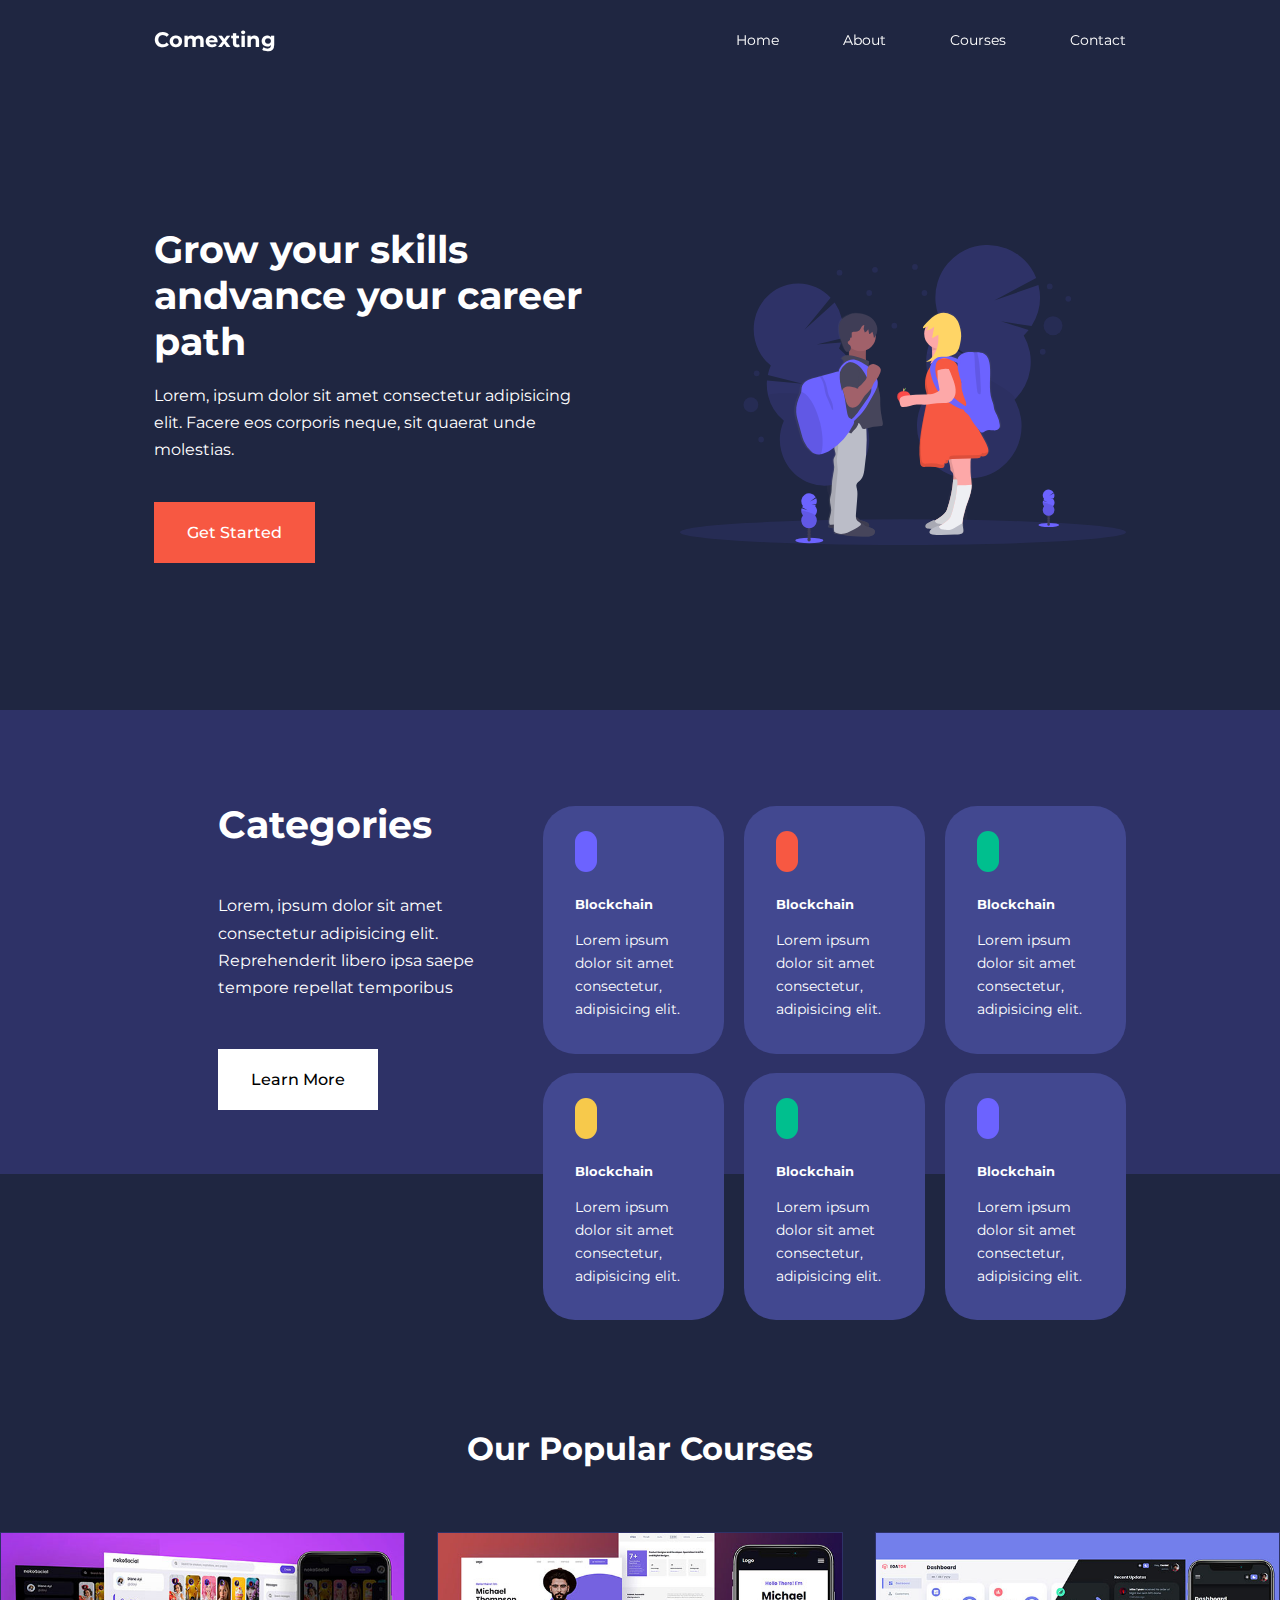
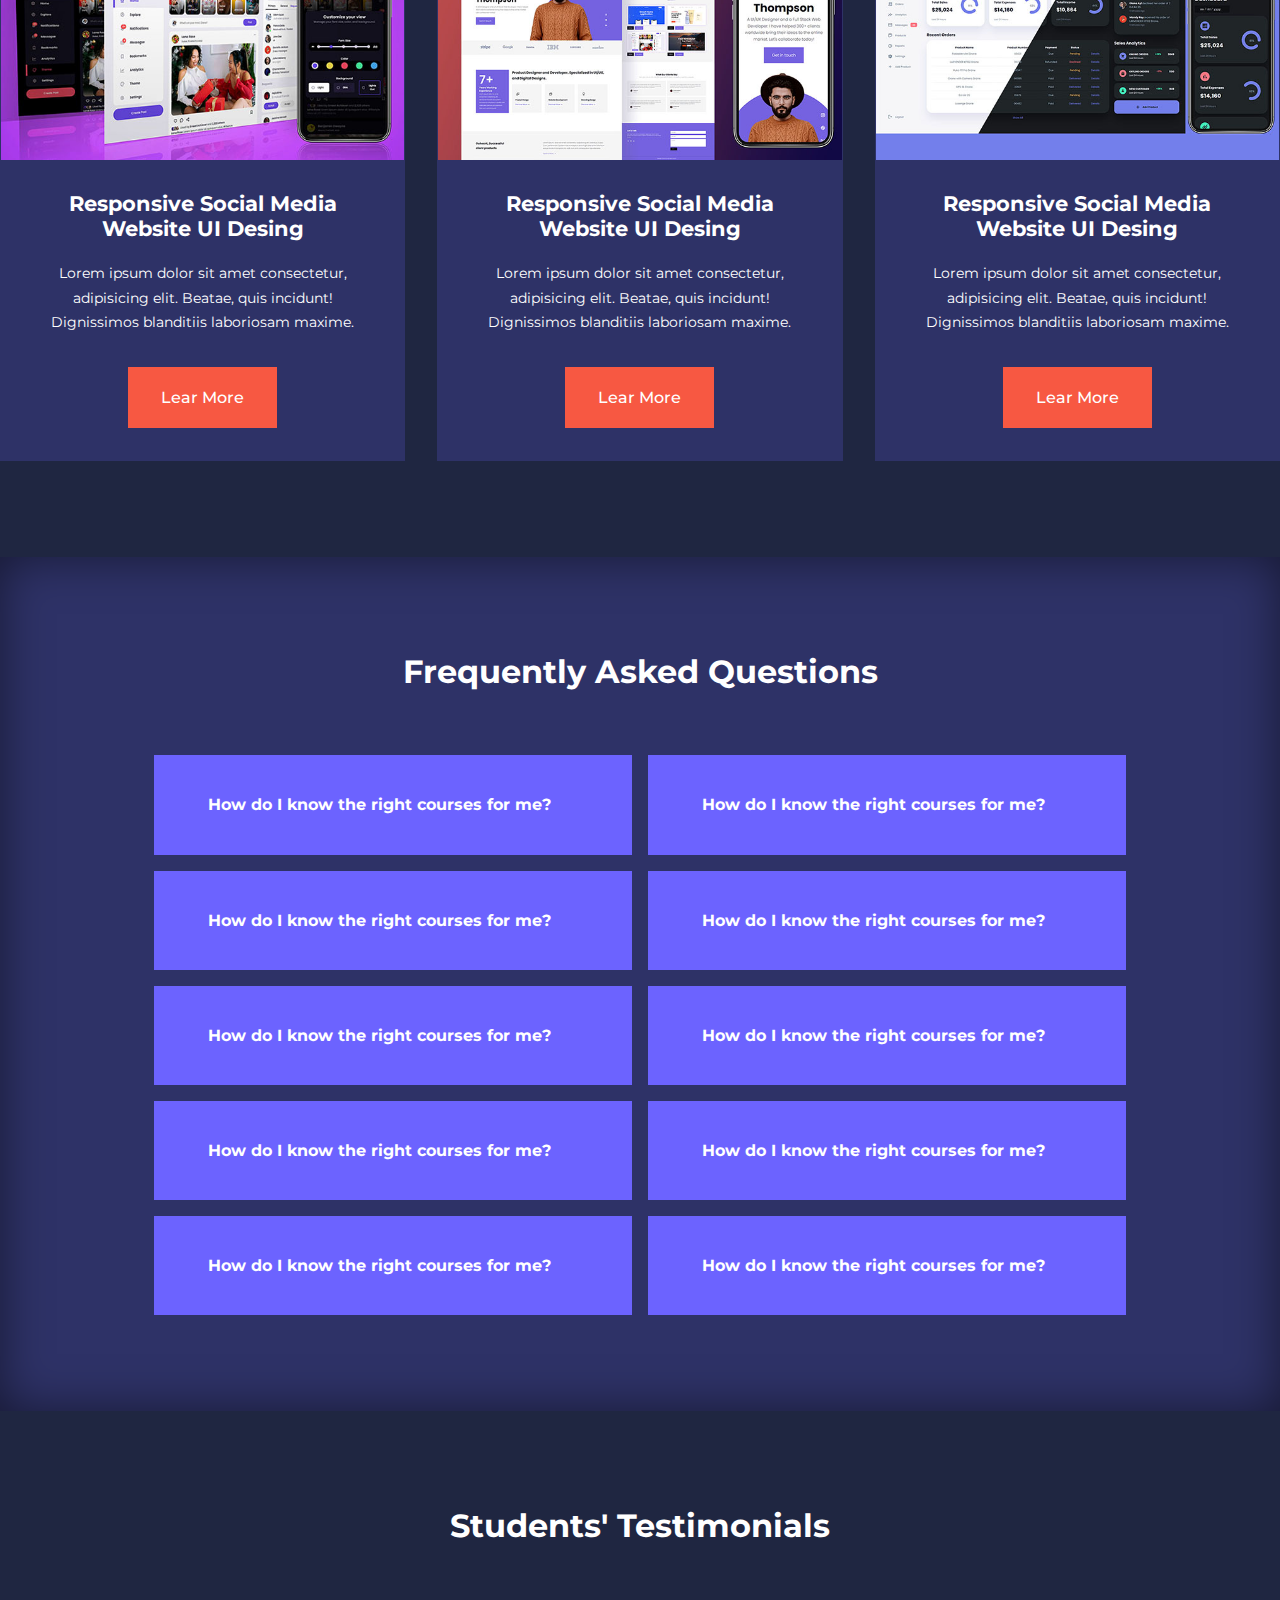
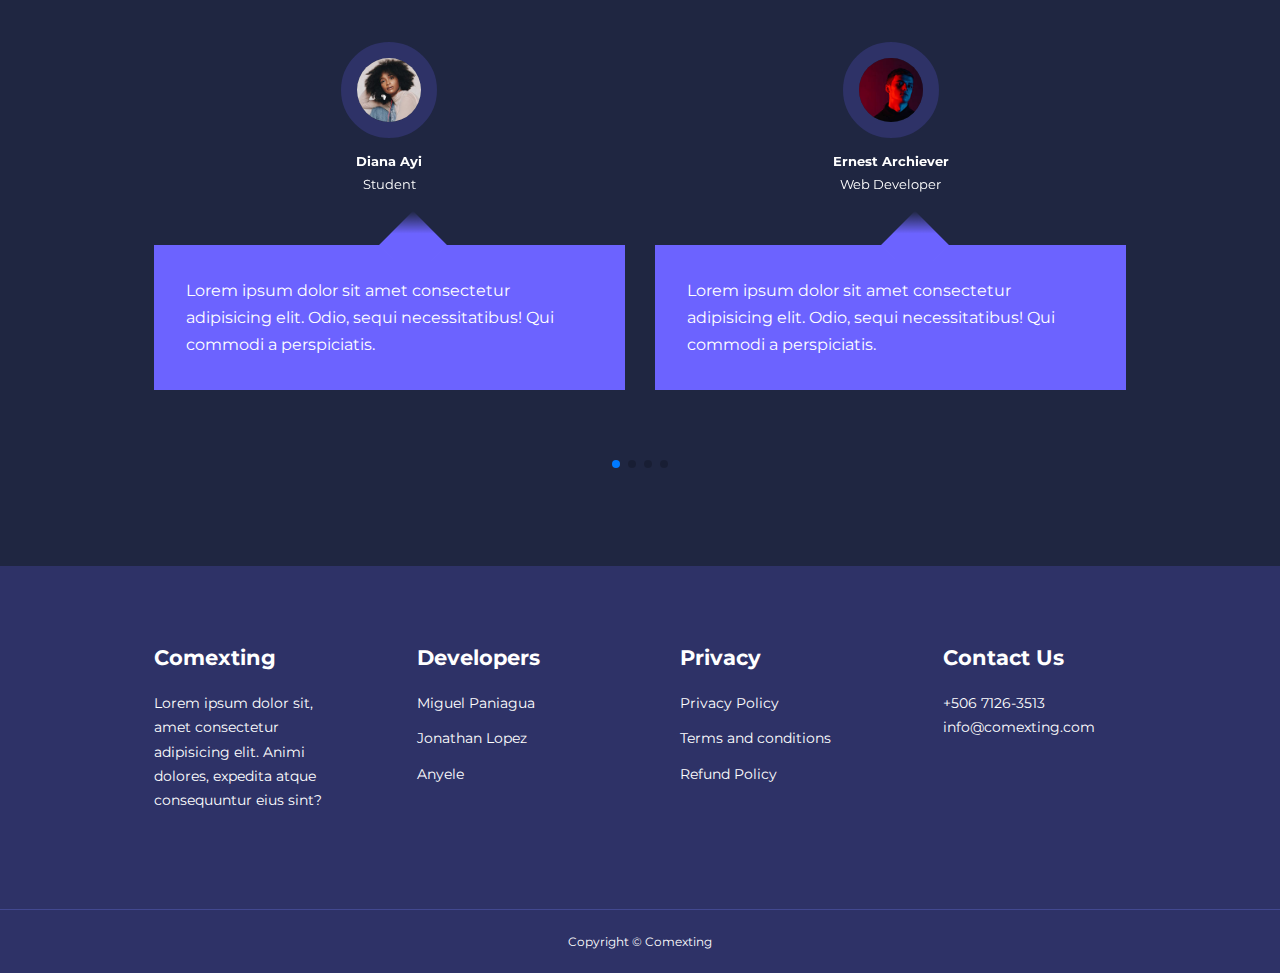
==== index.html @ e9eec213 "Agregados" ====
<!DOCTYPE html>
<html lang="en">
<head>
    <meta charset="UTF-8">
    <meta http-equiv="X-UA-Compatible" content="IE=edge">
    <meta name="viewport" content="width=device-width, initial-scale=1.0">
    <title> Comexting | Inicio </title>
    <!-- GOOGLE FONTS (MONTSERRAT) -->
    <link rel="preconnect" href="https://fonts.googleapis.com">
    <link rel="preconnect" href="https://fonts.gstatic.com" crossorigin>
    <link href="https://fonts.googleapis.com/css2?family=Montserrat:wght@300;400;500;600;700;800;900&display=swap" rel="stylesheet">
    <!-- INCONSCOUT CDN -->
    <link rel="stylesheet" href="https://unicons.iconscout.com/release/v4.0.0/css/line.css">
    <!-- CSS -->
    <link rel="stylesheet" href="css/style.css">
    <!-- SWIPER JS -->
    <link
    rel="stylesheet"
    href="https://unpkg.com/swiper@8/swiper-bundle.min.css"
    />
</head>
<body>
    <!-- =========== START OF NAVBAR ============= -->
    <nav>
        <div class="container nav__container">
            <a href="index.html"><h4>Comexting</h4></a>
            <ul class="nav__menu">
                <li><a href="index.html">Home</a></li>
                <li><a href="./routes/about.html">About</a></li>
                <li><a href="./routes/courses.html">Courses</a></li>
                <li><a href="./routes/contact.html">Contact</a></li>
            </ul>
            <!-- BUTTON OPEN -->
            <button id="open-menu-btn"><i class="uil uil-bars"></i></button>
            <!-- BUTTON CLOSE -->
            <button id="close-menu-btn"><i class="uil uil-multiply"></i></button>
        </div>
    </nav>
    <!-- =========== END OF NAVBAR ============= -->

    <!-- =========== START OF HEADER ============= -->
    <header>
        <div class="container header__container">
            <div class="header__left">
                <h1>Grow your skills andvance your career path</h1>
                <p>
                    Lorem, ipsum dolor sit amet consectetur adipisicing elit. 
                    Facere eos corporis neque, sit quaerat unde molestias.
                </p>
                <a href="routes/courses.html" class="btn btn-primary">Get Started</a>
            </div>
            <div class="header__right">
                <div class="header__right-image">
                    <img src="./img/header.svg" alt="students">
                </div>
            </div>
        </div>
    </header>
    <!-- =========== END OF HEADER ============= -->

    <!-- =========== START OF CATEGORIES ============= -->
    <section class="categories">
        <div class="container categories__container">
            <div class="categories__left">
                <h1>Categories</h1>
                <p>
                    Lorem, ipsum dolor sit amet consectetur adipisicing elit. 
                    Reprehenderit libero ipsa saepe tempore repellat temporibus 
                </p>
                <a href="#" class="btn">Learn More</a>
            </div>
            <div class="categories__right">

                <article class="category">
                    <span class="category__icon"><i class="uil uil-bitcoin-circle"></i></span>
                    <h5>Blockchain</h5>
                    <p>
                        Lorem ipsum dolor sit amet consectetur, adipisicing elit.
                    </p>
                </article>

                <article class="category">
                    <span class="category__icon"><i class="uil uil-bitcoin-circle"></i></span>
                    <h5>Blockchain</h5>
                    <p>
                        Lorem ipsum dolor sit amet consectetur, adipisicing elit.
                    </p>
                </article>
                
                <article class="category">
                    <span class="category__icon"><i class="uil uil-bitcoin-circle"></i></span>
                    <h5>Blockchain</h5>
                    <p>
                        Lorem ipsum dolor sit amet consectetur, adipisicing elit.
                    </p>
                </article>
                
                <article class="category">
                    <span class="category__icon"><i class="uil uil-bitcoin-circle"></i></span>
                    <h5>Blockchain</h5>
                    <p>
                        Lorem ipsum dolor sit amet consectetur, adipisicing elit.
                    </p>
                </article>
                
                <article class="category">
                    <span class="category__icon"><i class="uil uil-bitcoin-circle"></i></span>
                    <h5>Blockchain</h5>
                    <p>
                        Lorem ipsum dolor sit amet consectetur, adipisicing elit.
                    </p>
                </article>
                
                <article class="category">
                    <span class="category__icon"><i class="uil uil-bitcoin-circle"></i></span>
                    <h5>Blockchain</h5>
                    <p>
                        Lorem ipsum dolor sit amet consectetur, adipisicing elit.
                    </p>
                </article>
                
            </div>
        </div>
    </section>
    <!-- =========== END OF CATEGORIES ============= -->

    <!-- =========== START OF COURSES ============= -->
    <section class="courses">
        <h2>Our Popular Courses</h2>
        <div class="conatiner courses__container">

            <article class="course">
                <div class="course__image">
                    <img src="img/course1.jpg" alt="course">
                </div>
                <div class="course__info">
                    <h4>Responsive Social Media Website UI Desing</h4>
                    <p>
                        Lorem ipsum dolor sit amet consectetur, 
                        adipisicing elit. Beatae, quis incidunt! 
                        Dignissimos blanditiis laboriosam maxime.
                    </p>
                    <a href="routes/courses.html" class="btn btn-primary">Lear More</a>
                </div>
            </article>

            <article class="course">
                <div class="course__image">
                    <img src="img/course2.jpg" alt="course">
                </div>
                <div class="course__info">
                    <h4>Responsive Social Media Website UI Desing</h4>
                    <p>
                        Lorem ipsum dolor sit amet consectetur, 
                        adipisicing elit. Beatae, quis incidunt! 
                        Dignissimos blanditiis laboriosam maxime.
                    </p>
                    <a href="routes/courses.html" class="btn btn-primary">Lear More</a>
                </div>
            </article>

            <article class="course">
                <div class="course__image">
                    <img src="img/course3.jpg" alt="course">
                </div>
                <div class="course__info">
                    <h4>Responsive Social Media Website UI Desing</h4>
                    <p>
                        Lorem ipsum dolor sit amet consectetur, 
                        adipisicing elit. Beatae, quis incidunt! 
                        Dignissimos blanditiis laboriosam maxime.
                    </p>
                    <a href="routes/courses.html" class="btn btn-primary">Lear More</a>
                </div>
            </article>
        </div>
    </section>
    <!-- =========== END OF COURSES ============= -->

    <!-- =========== START OF FAQs ============= -->
    <section class="faqs">
        <h2>Frequently Asked Questions</h2>
        <div class="container faqs__container">
            <article class="faq">
                <div class="faq__icon"><i class="uil uil-plus"></i></div>
                <div class="question__answer">
                    <h4>How do I know the right courses for me?</h4>
                    <p>
                        Lorem ipsum dolor sit, amet consectetur adipisicing elit. Necessitatibus tempore, 
                        illum quo maxime suscipit at temporibus molestiae pariatur dolorum ut nostrum hic perspiciatis 
                        culpa animi possimus corporis dolorem labore dolores?
                    </p>
                </div>
            </article>

            <article class="faq">
                <div class="faq__icon"><i class="uil uil-plus"></i></div>
                <div class="question__answer">
                    <h4>How do I know the right courses for me?</h4>
                    <p>
                        Lorem ipsum dolor sit, amet consectetur adipisicing elit. Necessitatibus tempore, 
                        illum quo maxime suscipit at temporibus molestiae pariatur dolorum ut nostrum hic 
                        perspiciatis culpa animi possimus corporis dolorem labore dolores?
                    </p>
                </div>
            </article>

            <article class="faq">
                <div class="faq__icon"><i class="uil uil-plus"></i></div>
                <div class="question__answer">
                    <h4>How do I know the right courses for me?</h4>
                    <p>
                        Lorem ipsum dolor sit, amet consectetur adipisicing elit. Necessitatibus tempore, 
                        illum quo maxime suscipit at temporibus molestiae pariatur dolorum ut nostrum hic 
                        perspiciatis culpa animi possimus corporis dolorem labore dolores?
                    </p>
                </div>
            </article>

            <article class="faq">
                <div class="faq__icon"><i class="uil uil-plus"></i></div>
                <div class="question__answer">
                    <h4>How do I know the right courses for me?</h4>
                    <p>
                        Lorem ipsum dolor sit, amet consectetur adipisicing elit. Necessitatibus tempore, 
                        illum quo maxime suscipit at temporibus molestiae pariatur dolorum ut nostrum hic 
                        perspiciatis culpa animi possimus corporis dolorem labore dolores?
                    </p>
                </div>
            </article>

            <article class="faq">
                <div class="faq__icon"><i class="uil uil-plus"></i></div>
                <div class="question__answer">
                    <h4>How do I know the right courses for me?</h4>
                    <p>
                        Lorem ipsum dolor sit, amet consectetur adipisicing elit. Necessitatibus tempore, 
                        illum quo maxime suscipit at temporibus molestiae pariatur dolorum ut nostrum hic 
                        perspiciatis culpa animi possimus corporis dolorem labore dolores?
                    </p>
                </div>
            </article>

            <article class="faq">
                <div class="faq__icon"><i class="uil uil-plus"></i></div>
                <div class="question__answer">
                    <h4>How do I know the right courses for me?</h4>
                    <p>
                        Lorem ipsum dolor sit, amet consectetur adipisicing elit. Necessitatibus tempore, 
                        illum quo maxime suscipit at temporibus molestiae pariatur dolorum ut nostrum hic 
                        perspiciatis culpa animi possimus corporis dolorem labore dolores?
                    </p>
                </div>
            </article>

            <article class="faq">
                <div class="faq__icon"><i class="uil uil-plus"></i></div>
                <div class="question__answer">
                    <h4>How do I know the right courses for me?</h4>
                    <p>
                        Lorem ipsum dolor sit, amet consectetur adipisicing elit. Necessitatibus tempore, 
                        illum quo maxime suscipit at temporibus molestiae pariatur dolorum ut nostrum hic 
                        perspiciatis culpa animi possimus corporis dolorem labore dolores?
                    </p>
                </div>
            </article>

            <article class="faq">
                <div class="faq__icon"><i class="uil uil-plus"></i></div>
                <div class="question__answer">
                    <h4>How do I know the right courses for me?</h4>
                    <p>
                        Lorem ipsum dolor sit, amet consectetur adipisicing elit. Necessitatibus tempore, 
                        illum quo maxime suscipit at temporibus molestiae pariatur dolorum ut nostrum hic 
                        perspiciatis culpa animi possimus corporis dolorem labore dolores?
                    </p>
                </div>
            </article>

            <article class="faq">
                <div class="faq__icon"><i class="uil uil-plus"></i></div>
                <div class="question__answer">
                    <h4>How do I know the right courses for me?</h4>
                    <p>
                        Lorem ipsum dolor sit, amet consectetur adipisicing elit. Necessitatibus tempore, 
                        illum quo maxime suscipit at temporibus molestiae pariatur dolorum ut nostrum hic 
                        perspiciatis culpa animi possimus corporis dolorem labore dolores?
                    </p>
                </div>
            </article>

            <article class="faq">
                <div class="faq__icon"><i class="uil uil-plus"></i></div>
                <div class="question__answer">
                    <h4>How do I know the right courses for me?</h4>
                    <p>
                        Lorem ipsum dolor sit, amet consectetur adipisicing elit. Necessitatibus tempore, 
                        illum quo maxime suscipit at temporibus molestiae pariatur dolorum ut nostrum hic 
                        perspiciatis culpa animi possimus corporis dolorem labore dolores?
                    </p>
                </div>
            </article>

        </div>
    </section>
    <!-- =========== END OF FAQs ============= -->

    <!-- =========== START OF TESTIMONIALS ============= -->
    <section class="container testimonials__container mySwiper">
        <h2>Students' Testimonials</h2>
        <div class="swiper-wrapper">

            <article class="testimonial swiper-slide">
                <div class="avatar">
                    <img src="./img/avatar1.jpg" alt="Students'">
                </div>
                <div class="testimonial__info">
                    <h5>Diana Ayi</h5>
                    <small>Student</small>
                </div>
                <div class="testimonial__body">
                    <p>
                        Lorem ipsum dolor sit amet consectetur adipisicing elit. Odio, sequi necessitatibus! Qui commodi a perspiciatis.
                    </p>
                </div>
            </article>

            <article class="testimonial swiper-slide">
                <div class="avatar">
                    <img src="./img/avatar2.jpg" alt="Students'">
                </div>
                <div class="testimonial__info">
                    <h5>Ernest Archiever</h5>
                    <small>Web Developer</small>
                </div>
                <div class="testimonial__body">
                    <p>
                        Lorem ipsum dolor sit amet consectetur adipisicing elit. Odio, sequi necessitatibus! Qui commodi a perspiciatis.
                    </p>
                </div>
            </article>

            <article class="testimonial swiper-slide">
                <div class="avatar">
                    <img src="./img/avatar3.jpg" alt="Students'">
                </div>
                <div class="testimonial__info">
                    <h5>Edem Quist</h5>
                    <small>Student</small>
                </div>
                <div class="testimonial__body">
                    <p>
                        Lorem ipsum dolor sit amet consectetur adipisicing elit. Odio, sequi necessitatibus! Qui commodi a perspiciatis.
                    </p>
                </div>
            </article>

            <article class="testimonial swiper-slide">
                <div class="avatar">
                    <img src="./img/avatar4.jpg" alt="Students'">
                </div>
                <div class="testimonial__info">
                    <h5>Hajia Bintu</h5>
                    <small>Student</small>
                </div>
                <div class="testimonial__body">
                    <p>
                        Lorem ipsum dolor sit amet consectetur adipisicing elit. Odio, sequi necessitatibus! Qui commodi a perspiciatis.
                    </p>
                </div>
            </article>

            <article class="testimonial swiper-slide">
                <div class="avatar">
                    <img src="./img/avatar5.jpg" alt="Students'">
                </div>
                <div class="testimonial__info">
                    <h5>Jane Doe</h5>
                    <small>Student</small>
                </div>
                <div class="testimonial__body">
                    <p>
                        Lorem ipsum dolor sit amet consectetur adipisicing elit. Odio, sequi necessitatibus! Qui commodi a perspiciatis.
                    </p>
                </div>
            </article>
        </div>
        <div class="swiper-pagination"></div>
    </section>
    <!-- =========== END OF TESTIMONIAL ============= -->

    <!-- =========== START OF FOOTER ============= -->
    <footer>
        <div class="container footer__container">

            <div class="footer__1">
                <a href="index.html" class="footer__logo"><h4>Comexting</h4></a>
                <p>
                    Lorem ipsum dolor sit, amet consectetur adipisicing elit. Animi dolores, expedita atque consequuntur eius sint?
                </p>
            </div>

            <div class="footer__2">
                <h4>Developers</h4>
                <ul class="permalinks">
                    <li><a href="www.miguel-paniagua.com">Miguel Paniagua</a></li>
                    <li><a href="www.jonathan-lopez.com">Jonathan Lopez</a></li>
                    <li><a href="www.Anyele.com">Anyele</a></li>
                </ul>
            </div>

            <div class="footer__3">
                <h4>Privacy</h4>
                <ul class="privacy">
                    <li><a href="#">Privacy Policy</a></li>
                    <li><a href="#">Terms and conditions</a></li>
                    <li><a href="#">Refund Policy</a></li>
                </ul>
            </div>

            <div class="footer__4">
                <h4>Contact Us</h4>
                <div>
                    <p>+506 7126-3513</p>
                    <p>info@comexting.com</p>
                </div>

                <ul class="footer__socials">
                    <li>
                        <a href="#"><i class="uil uil-facebook-f"></i></a>
                    </li>
                    <li>
                        <a href="#"><i class="uil uil-instagram-alt"></i></a>
                    </li>
                    <li>
                        <a href="#"><i class="uil uil-twitter"></i></a>
                    </li>
                    <li>
                        <a href="#"><i class="uil uil-linkedin-alt"></i></a>
                    </li>
                </ul>

            </div>
        </div>
        <div class="footer__copyright">
            <small>Copyright &copy; Comexting</small>
        </div>
    </footer>
    <!-- =========== END OF FOOTER ============= -->

    <!-- Scripts -->
    <script src="js/main.js"></script>
    <!-- SWIPER JS -->
    <script src="https://unpkg.com/swiper@8/swiper-bundle.min.js"></script>
    <script>
        var swiper = new Swiper(".mySwiper", {
        slidesPerView: 1,
        spaceBetween: 30,
        pagination: {
            el: ".swiper-pagination",
            clickable: true,
        },
        //when windows width is >= 600px
        breakpoints: {
            600:{
                slidesPerView: 2
            }
        }
        });
    </script>
    
</body>
</html>
---- css/style.css ----
*{
    margin: 0;
    padding: 0;
    border: 0;
    outline: 0;
    text-decoration: none;
    list-style: none;
    box-sizing: border-box;
}

:root{
    --color-primary: #6c63ff;
    --color-success: #00bf8e;
    --color-warning: #f7c94b;
    --color-danger: #f75842;
    --color-danger-variant: rgba(247, 88, 66, 0.4);
    --color-white: #fff;
    --color-light: rgba(255, 255, 255, 0.7);
    --color-black: #000;
    --color-bg: #1f2641;
    --color-bg1: #2e3267;
    --color-bg2: #424890;

    --container-width-lg: 76%;
    --container-width-md: 90%;
    --container-width-sm: 94%;

    --transition: all 400ms ease;
}

body{
    font-family: 'Montserrat', sans-serif;
    line-height: 1.7;
    color: var(--color-white);
    background: var(--color-bg);
}

.container{
    width: var(--container-width-lg);
    margin: 0 auto;
}

section{
    padding: 6rem 0;
}

section h2{
    text-align: center;
    margin-bottom: 4rem;
}

h1, h2, h3, h4, h5 {
    line-height: 1.2;
}

h1{
    font-size: 2.4rem;
}

h2{
    font-size: 2rem;
}

h3{
    font-size: 1.6rem;
}

h4{
    font-size: 1.3rem;
}

a{
    color: var(--color-white);

}

img {
    width: 100%;
    display: block;
    object-fit: cover;
}

.btn{
    display: inline-block;
    background: var(--color-white);
    color: var(--color-black);
    padding: 1rem 2rem;
    border: 1px solid transparent;
    font-weight: 500;
    transition: var(--transition);
}

.btn:hover{
    background: transparent;
    color: var(--color-white);
    border-color: var(--color-white);
}

.btn-primary{
    background: var(--color-danger);
    color: var(--color-white);
}

/* ========================= NAVBAR ====================== */
nav{
    background: transparent;
    width: 100vw;
    height: 5rem;
    position: fixed;
    top: 0;
    z-index: 11;
}

/* change navbar styles on scroll using javascript */
.window-scroll{
    background: var(--color-primary);
    box-shadow: 0 1rem 2rem rgba(0, 0, 0, 0.2);
    transition: var(--transition);
}

.nav__container{
    height: 100%;
    display: flex;
    justify-content: space-between;
    align-items: center;
}

nav button{
    display: none;
}

.nav__menu {
    display: flex;
    align-items: center;
    gap: 4rem;
}

.nav__menu a {
    font-size: 0.9rem;
    transition: var(--transition)
}

.nav__menu a:hover{
    color: var(--color-bg2);
}

/* ========================= HAEDER ====================== */

header{
    position: relative;
    top: 5rem;
    overflow: hidden;
    height: 70vh;
    margin-bottom: 5rem;
}

.header__container{
    display: grid;
    grid-template-columns: 1fr 1fr;
    align-items: center;
    gap: 5rem;
    height: 100%;
}

.header__left p{
    margin: 1rem 0 2.4rem;
}

/* ========================= CATEGORIES ====================== */

.categories{
    background: var(--color-bg1);
    height: 29rem;
}

.categories h1{
    line-height: 1;
    margin-bottom: 3rem;
}

.categories__container{
    display: grid;
    grid-template-columns: 40% 60%;
}

.categories__left{
    margin-left: 4rem;
}

.categories__left p{
    margin: 1rem 0 3rem;
}

.categories__right{
    display: grid;
    grid-template-columns: repeat(3, 1fr);
    gap: 1.2rem;
}

.category{
    background: var(--color-bg2);
    padding: 2rem;
    border-radius: 2rem;
    transition: var(--transition);
}

.category:hover{
    box-shadow: 0 3rem 3rem rgba(0, 0, 0, 0.3);
    z-index: 1;
}

.category:nth-child(2) .category__icon{
    background: var(--color-danger);
}
.category:nth-child(3) .category__icon{
    background: var(--color-success);
}
.category:nth-child(4) .category__icon{
    background: var(--color-warning);
}
.category:nth-child(5) .category__icon{
    background: var(--color-success);
}

.category__icon{
    background: var(--color-primary);
    padding: 0.7rem;
    border-radius: 0.9rem;
}

.category h5{
    margin: 2rem 0 1rem;
}

.category p {
    font-size: 0.85rem;
}

/* ========================= POPULAR COURSES ====================== */

.courses{
    margin-top: 10rem;
}

.courses__container{
    display: grid;
    grid-template-columns: repeat(3, 1fr);
    gap: 2rem;
}

.course{
    background: var(--color-bg1);
    text-align: center;
    border: 1px solid transparent;
    transition: var(--transition);
}

.course:hover{
    background: transparent;
    border-color: var(--color-primary);
}

.course__info{
    padding: 2rem;
}

.course__info p{
    margin: 1.2rem 0 2rem;
    font-size: 0.9rem;
}

/* ========================= FAQs ====================== */

.faqs {
    background: var(--color-bg1);
    box-shadow: inset 0 0 3rem rgba(0, 0, 0, 0.5);
}

.faqs__container{
    display: grid;
    grid-template-columns: 1fr 1fr;
    gap: 1rem;
}

.faq{
    padding: 2rem;
    display: flex;
    align-items: center;
    gap: 1.4rem;
    height: fit-content;
    background: var(--color-primary);
    cursor: pointer;
}

.faq h4{
    font-size: 1rem;
    line-height: 2.2;
}

.faq__icon{
    align-self: flex-start;
    font-size: 1.2rem;
}

.faq p{
    margin-top: 0.8rem;
    display: none;
}

.faq.open p{
    display: block;
}

/* ========================= TESTIMONIALS ====================== */

.testimonials__container{
    overflow-x: hidden;
    position: relative;
    margin-bottom: 5rem;
}

.testimonial{
    padding-top: 2rem;
}

.avatar{
    width: 6rem;
    height: 6rem;
    border-radius: 50%;
    overflow: hidden;
    margin: 0 auto 1rem;
    border: 1rem solid var(--color-bg1);
}

.testimonial__info{
    text-align: center;
}

.testimonial__body{
    background: var(--color-primary);
    padding: 2rem;
    margin-top: 3rem;
    position: relative;
}

.testimonial__body::before{
    content: "";
    display: block;
    background: linear-gradient(
    135deg,
    transparent, 
    var(--color-primary),
    var(--color-primary),
    var(--color-primary)
    );
    width: 3rem;
    height: 3rem;
    position: absolute;
    left: 50%;
    top: -1.5rem;
    transform: rotate(45deg);
}

/* ========================= FOOTER ====================== */
footer{
    background: var(--color-bg1);
    padding-top: 5rem;
    font-size: 0.9rem;
}

.footer__container{
    display: grid;
    grid-template-columns: repeat(4, 1fr);
    gap: 5rem;
}

.footer__container > div h4{
    margin-bottom: 1.2rem;
}

.footer__1 p {
    margin: 0rem 0 2rem;
}

footer ul li {
    margin-bottom: 0.7rem;
}

footer ul li a:hover{
    text-decoration: underline;
}

.footer__socials{
    display: flex;
    gap: 1rem;
    font-size: 1.2rem;
    margin-top: 2rem;
}

.footer__copyright{
    text-align: center;
    margin-top: 4rem;
    padding: 1.2rem 0;
    border-top: 1px solid var(--color-bg2);
}

/* ========================================= MEDIA QUERIES (TABLES) ============================== */
@media screen and (max-width: 1024px){

    .container{
        width: var(--container-width-md);
    }

    h1{
        font-size: 2.2rem;
    }

    h2{
        font-size: 1.7rem;
    }

    h3{
        font-size: 1.4rem;
    }

    h4{
        font-size: 1.2rem;
    }

    /* ======================================= NAVBAR ============================== */
    nav button{
        display: inline-block;
        background: transparent;
        font-size: 1.8rem;
        color: var(--color-white);
        cursor: pointer;
    }

    nav button#close-menu-btn{
        display: none;
    }

    .nav__menu{
        position: fixed;
        top: 5rem;
        right:5%;
        height: fit-content;
        width: 18rem;
        flex-direction: column;
        gap: 0;
        display: none;
    }

    .nav__menu li{
        width: 100%;
        height: 5.8rem;
        animation: animeNavItems 400ms linear forwards;
        transform-origin: top right;
        opacity: 0;
    }

    .nav__menu li:nth-child(2){
        animation-delay: 200ms;
    }

    .nav__menu li:nth-child(3){
        animation-delay: 400ms;
    }

    .nav__menu li:nth-child(4){
        animation-delay: 600ms;
    }



    @keyframes animeNavItems{
        0% {
            transform: rotateZ(-90deg);
        }
        100% {
            transform: rotateZ(0);
            opacity: 1;
        }
    }

    .nav__menu li a{
        background: var(--color-primary);
        box-shadow: -4rem 6rem 10rem rgba(0, 0, 0, 0.6);
        width: 100%;
        height: 100%;
        display: grid;
        place-items: center;
    }

    .nav__menu li a:hover{
        background: var(--color-bg2);
        color: var(--color-white);
    }

    /* ======================================= HEADER ============================== */
    .header{
        height: 52vh;
        margin-bottom: 4rem;
    }

    .header__container{
        gap: 0;
        padding-bottom: 3rem;
    }

    /* ======================================= CATEGORIES ============================== */
    .categories{
        height: auto;
    }

    .categories__container{
        grid-template-columns: 1fr;
        gap: 3rem;
    }

    .categories__left{
        margin-right: 0;
    }

    /* ======================================= POPULAR COURSES ============================== */
    .courses{
        margin-top: 0;
    }

    .courses__container{
        grid-template-columns: 1fr 1fr;
    }

    /* ======================================= FAQs ============================== */
    .faqs__container{
        grid-template-columns: 1fr;
    }

    .faq{
        padding: 1.5rem;
    }

    /* ======================================= FOOTER ============================== */
    .footer__container{
        grid-template-columns: 1fr 1fr;
    }
}

    /* ======================================= MEDIA QUERIES (PHONES) ============================== */
@media screen and ( max-width: 600px ){
    .container{
        width: var(--container-width-sm);
    }

        /* ======================================= NAVBAR ============================== */
        .nav__menu{
            right: 3%;
        }

        /* ======================================= HEADER ============================== */
        header{
            height: 100vh;
        }

        .header__container{
            grid-template-columns: 1fr;
            text-align: center;
            margin-top: -2rem;
        }

        .header__left p {
            margin-bottom: 1.3rem;
        }

        /* ======================================= CATEGORIES ============================== */
        .categories__right{
            grid-template-columns: 1fr 1fr;
            gap: 0.7rem;
        }
        
        .category{
            padding: 1rem;
            border-radius: 1rem;
        }
        
        .category__icon{
            margin-top: 4px;
            display: inline-block;
        }

        /* ======================================= POPULAR COURSES ============================== */
        .courses__container{
            grid-template-columns: 1fr;
        }

        /* ======================================= TESTIMONIALS ============================== */
        .testimonial__body{
            padding: 1.2rem;
        }

        /* ======================================= FOOTER ============================== */
        .footer__container{
            grid-template-columns: 1fr;
            text-align: center;
            gap: 2rem;
        }

        .footer__1 p{
            margin: 1rem auto;
        }

        .footer__socials{
            justify-content: center;
        }
}
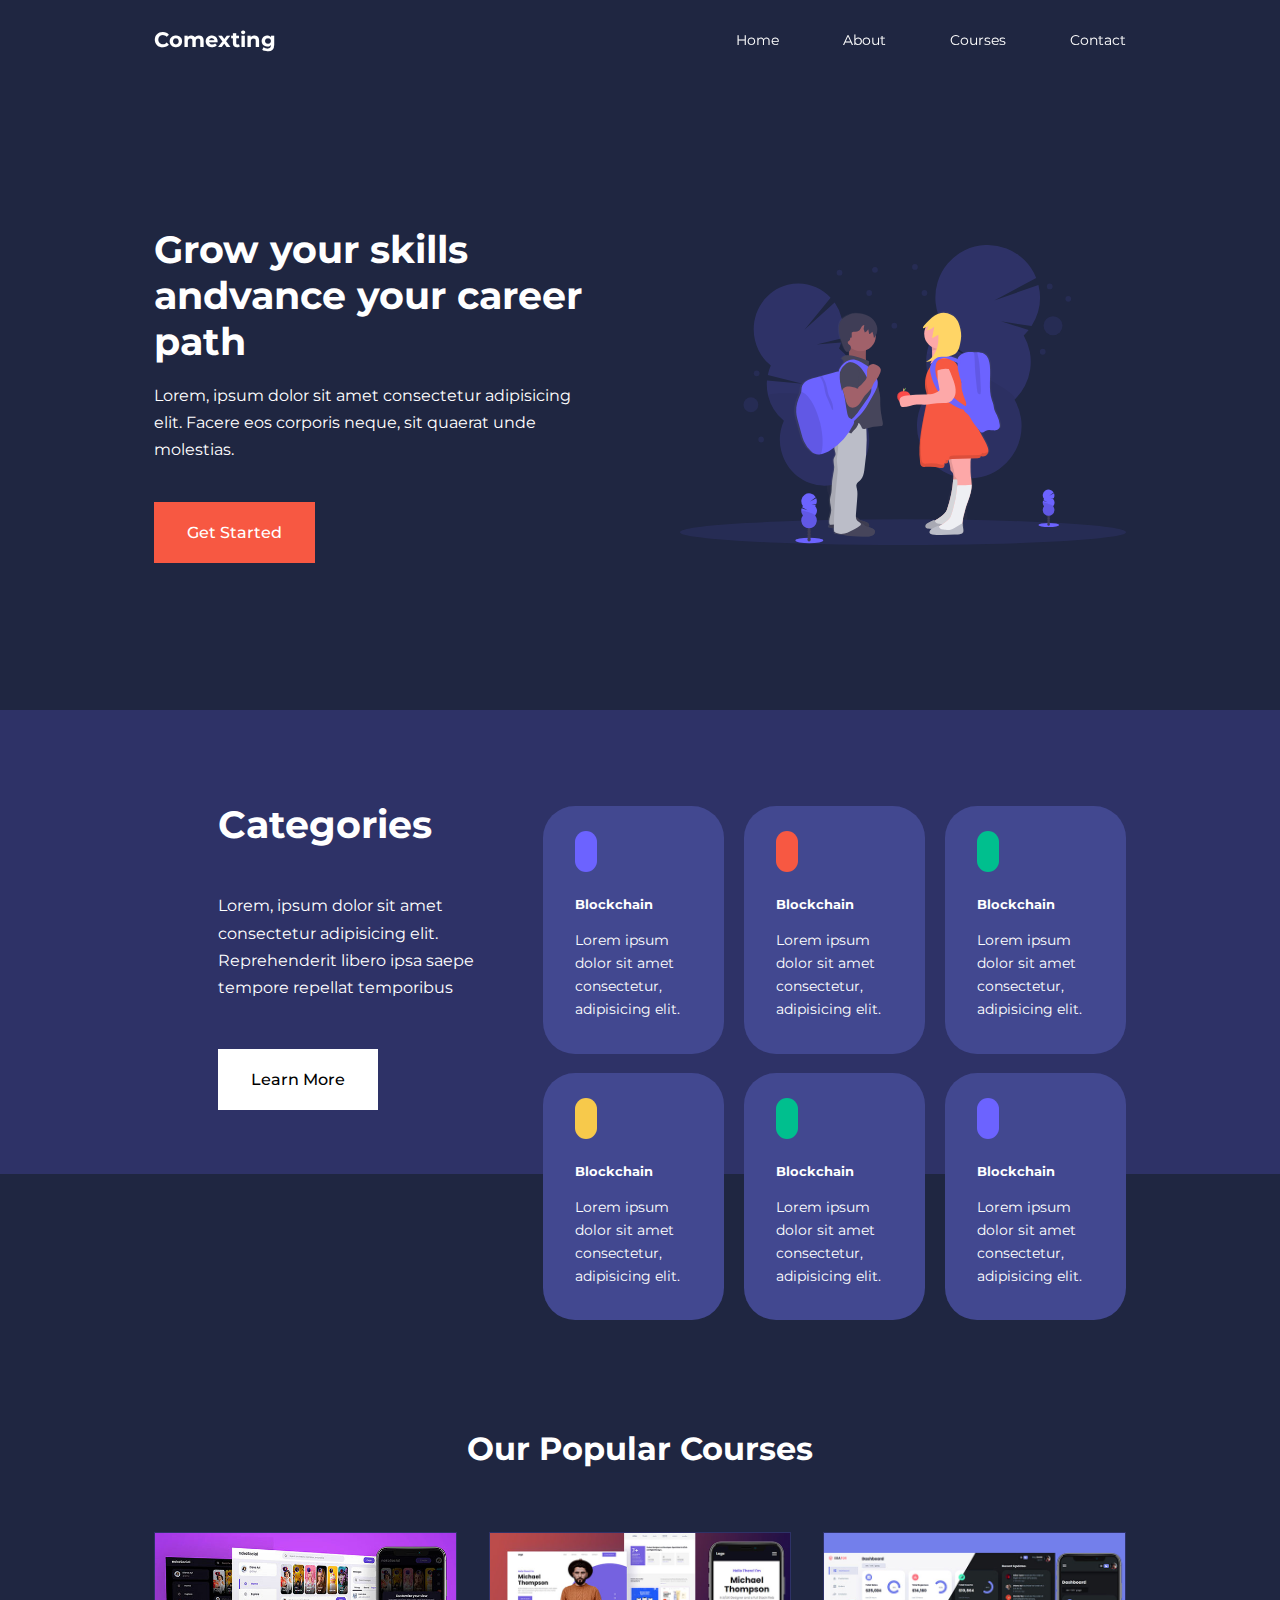
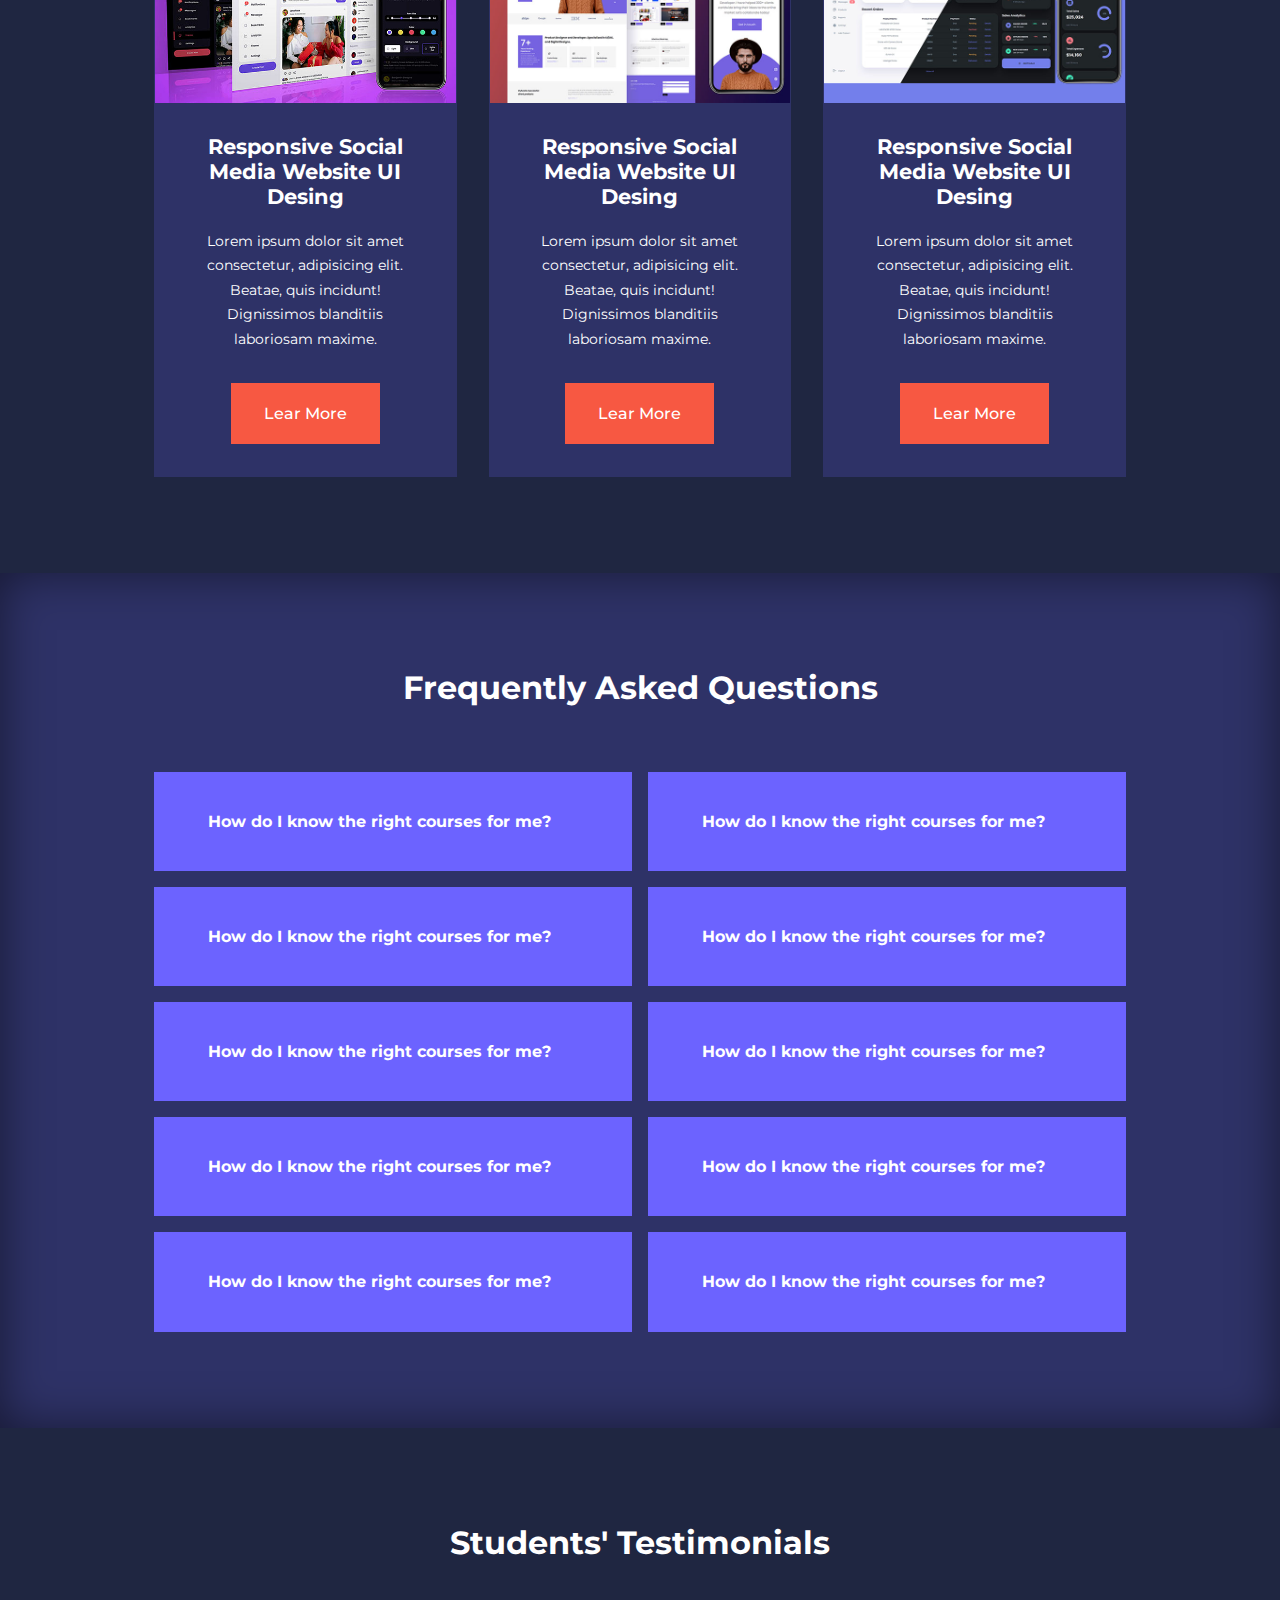
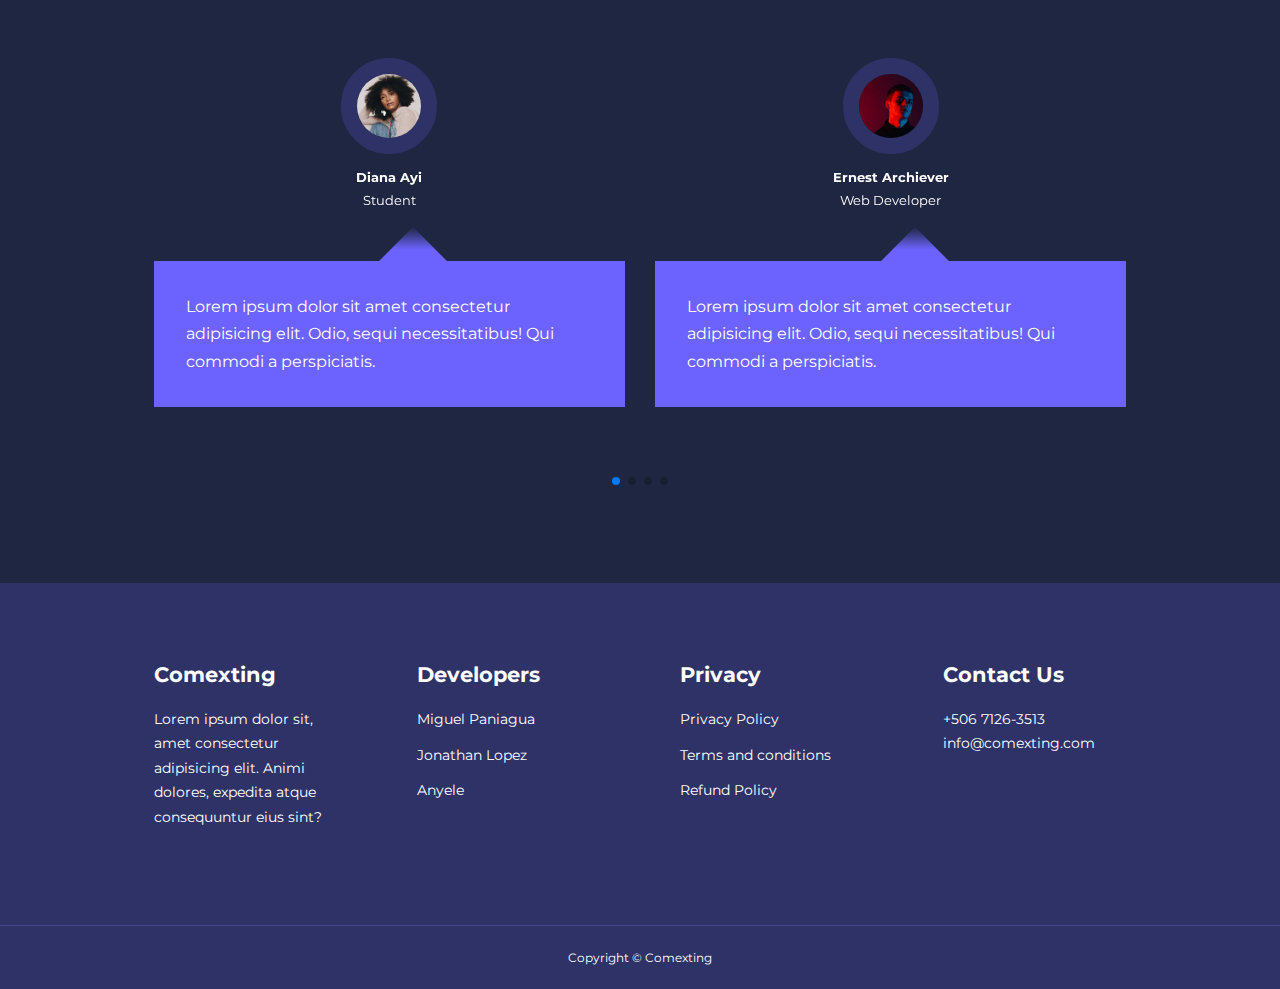
==== commit 6cd5d965: "Courses" ====
--- a/index.html
+++ b/index.html
@@ -127,7 +127,7 @@
     <!-- =========== START OF COURSES ============= -->
     <section class="courses">
         <h2>Our Popular Courses</h2>
-        <div class="conatiner courses__container">
+        <div class="container courses__container">
 
             <article class="course">
                 <div class="course__image">
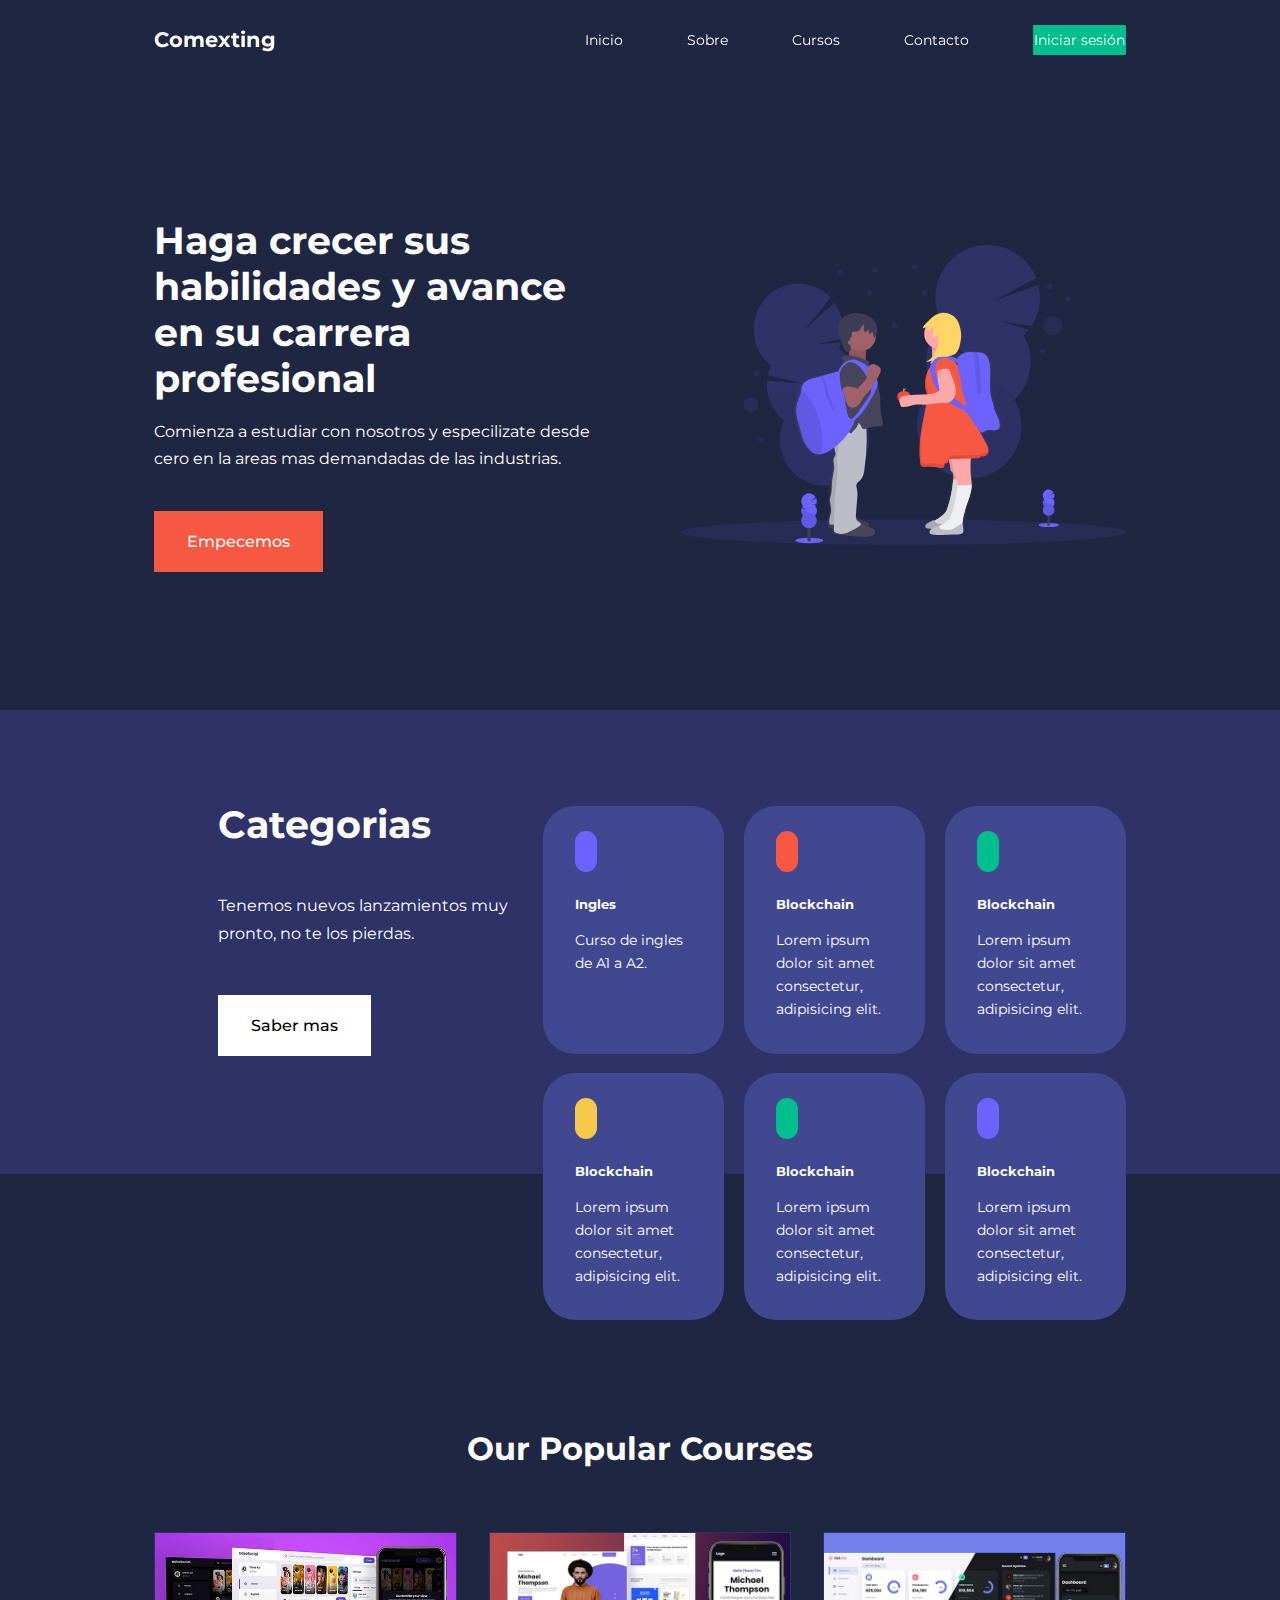
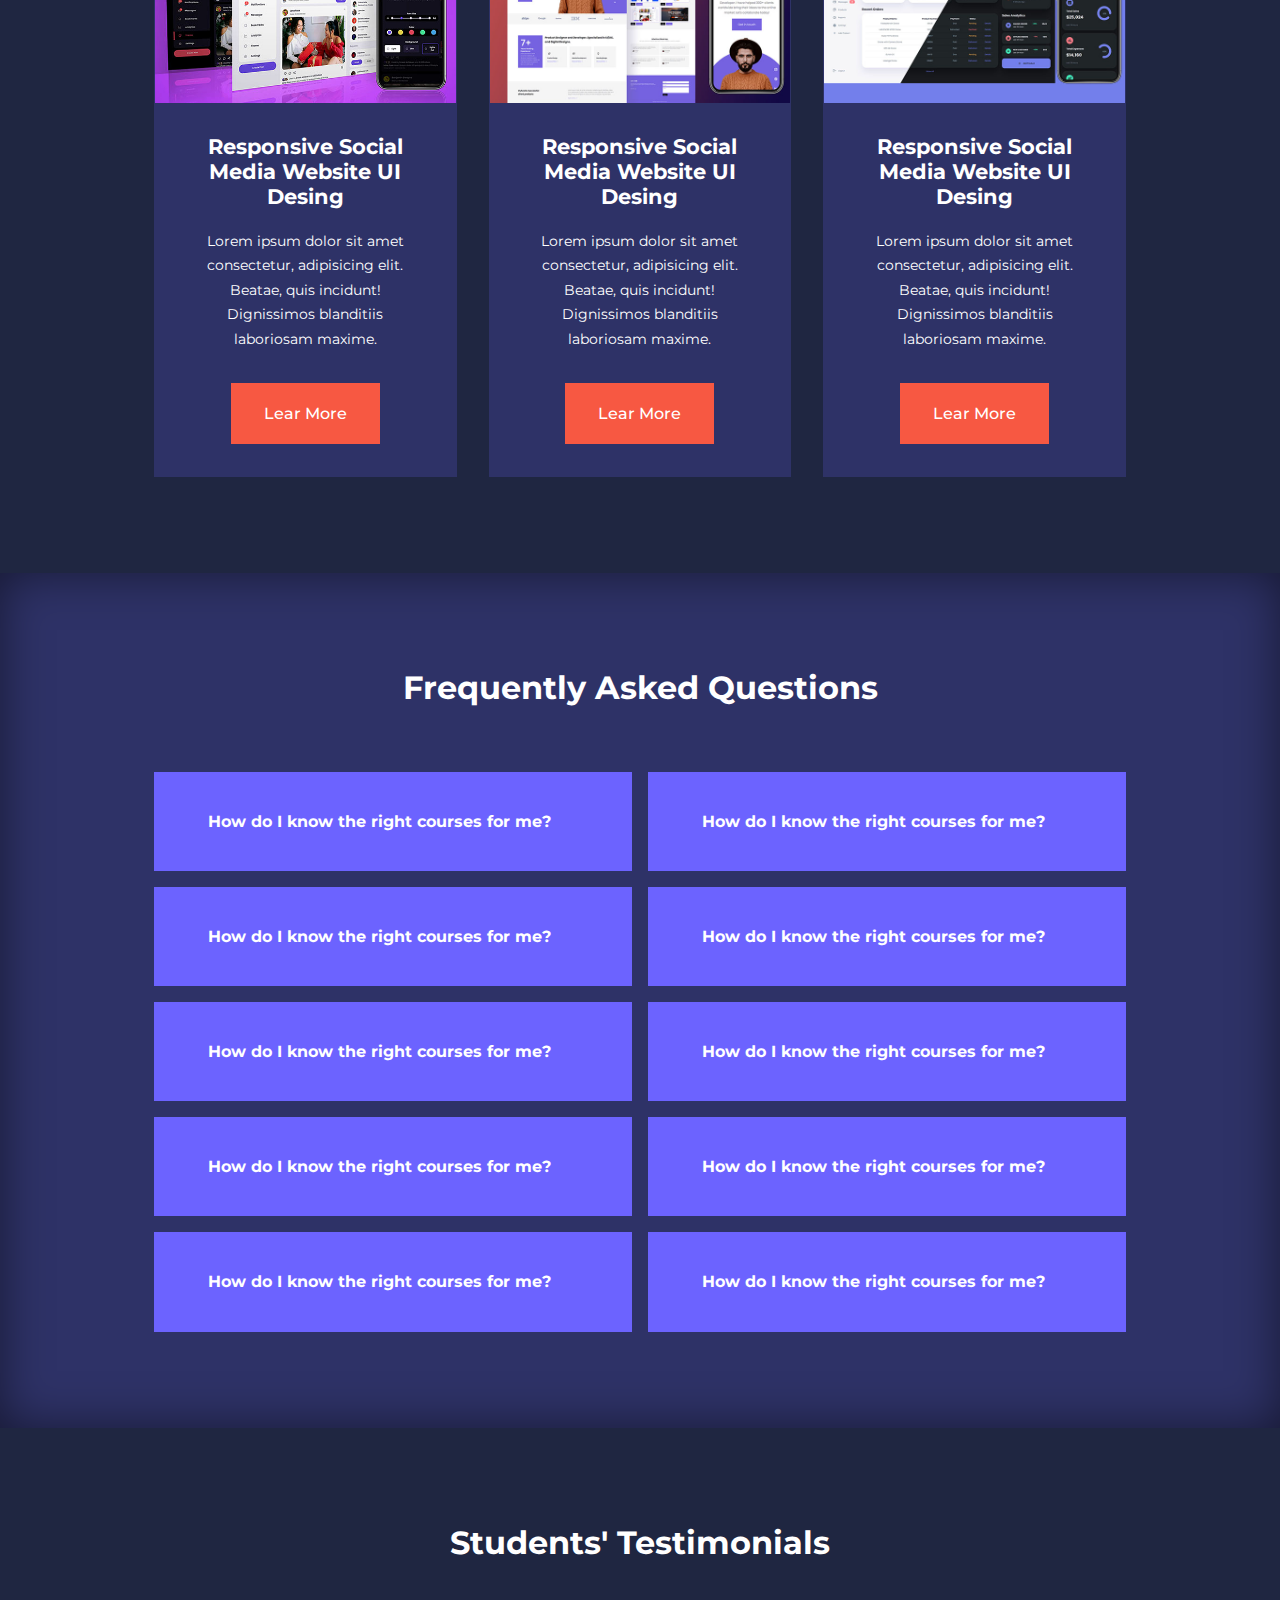
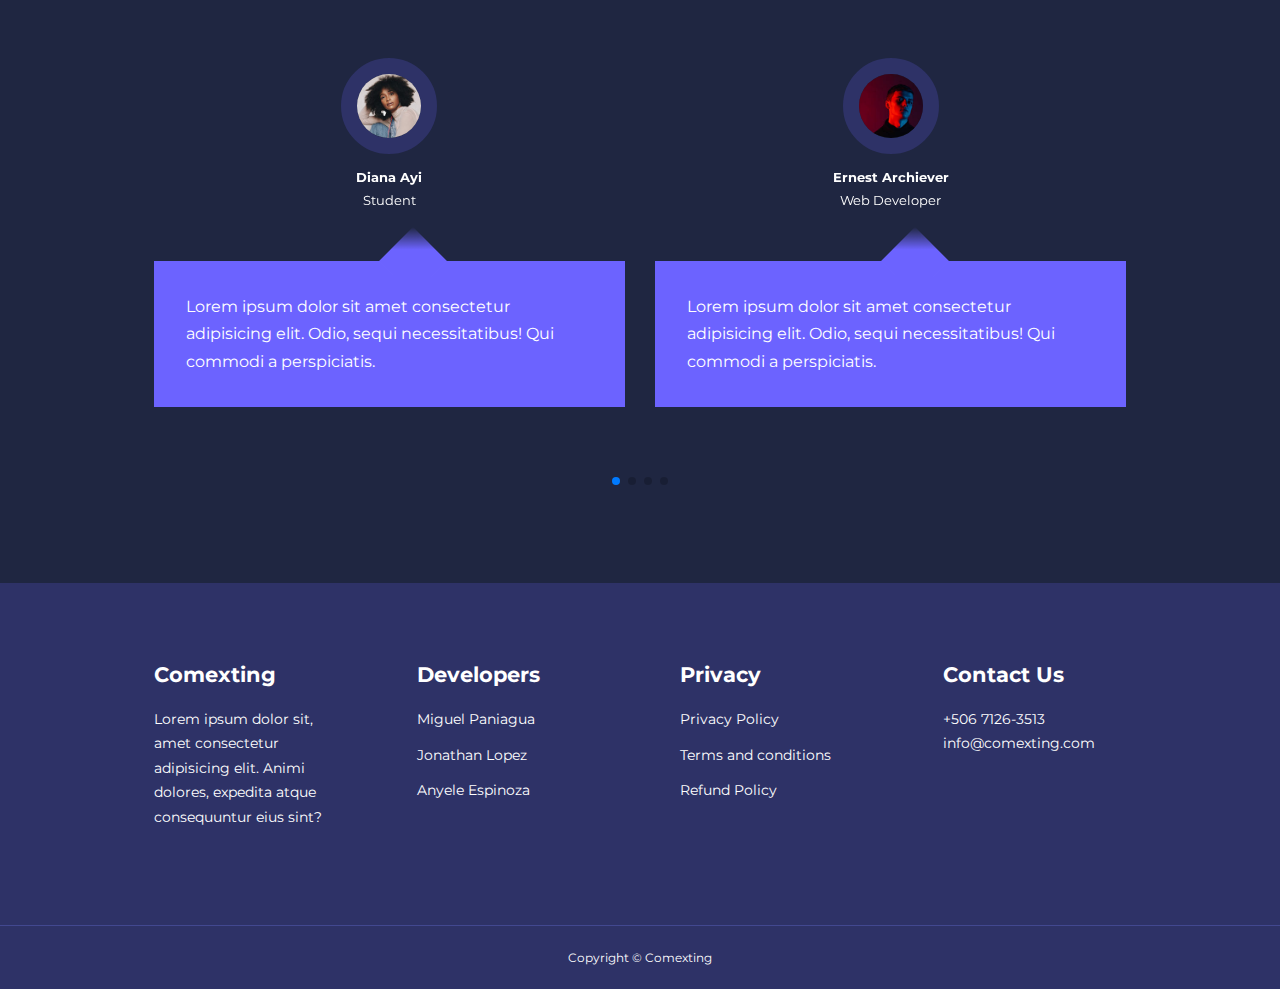
==== commit 9ec273cf: "Detalles" ====
--- a/index.html
+++ b/index.html
@@ -25,10 +25,11 @@
         <div class="container nav__container">
             <a href="index.html"><h4>Comexting</h4></a>
             <ul class="nav__menu">
-                <li><a href="index.html">Home</a></li>
-                <li><a href="./routes/about.html">About</a></li>
-                <li><a href="./routes/courses.html">Courses</a></li>
-                <li><a href="./routes/contact.html">Contact</a></li>
+                <li><a href="index.html">Inicio</a></li>
+                <li><a href="./routes/about.html">Sobre</a></li>
+                <li><a href="./routes/courses.html">Cursos</a></li>
+                <li><a href="./routes/contact.html">Contacto</a></li>
+                <li class="session"><a href="./routes/login.html">Iniciar sesión</a></li>
             </ul>
             <!-- BUTTON OPEN -->
             <button id="open-menu-btn"><i class="uil uil-bars"></i></button>
@@ -42,12 +43,11 @@
     <header>
         <div class="container header__container">
             <div class="header__left">
-                <h1>Grow your skills andvance your career path</h1>
+                <h1>Haga crecer sus habilidades y avance en su carrera profesional</h1>
                 <p>
-                    Lorem, ipsum dolor sit amet consectetur adipisicing elit. 
-                    Facere eos corporis neque, sit quaerat unde molestias.
+                    Comienza a estudiar con nosotros y especilizate desde cero en la areas mas demandadas de las industrias.
                 </p>
-                <a href="routes/courses.html" class="btn btn-primary">Get Started</a>
+                <a href="routes/courses.html" class="btn btn-primary">Empecemos</a>
             </div>
             <div class="header__right">
                 <div class="header__right-image">
@@ -62,20 +62,19 @@
     <section class="categories">
         <div class="container categories__container">
             <div class="categories__left">
-                <h1>Categories</h1>
+                <h1>Categorias</h1>
                 <p>
-                    Lorem, ipsum dolor sit amet consectetur adipisicing elit. 
-                    Reprehenderit libero ipsa saepe tempore repellat temporibus 
+                    Tenemos nuevos lanzamientos muy pronto, no te los pierdas.
                 </p>
-                <a href="#" class="btn">Learn More</a>
+                <a href="routes/courses.html" class="btn">Saber mas</a>
             </div>
             <div class="categories__right">
 
                 <article class="category">
-                    <span class="category__icon"><i class="uil uil-bitcoin-circle"></i></span>
-                    <h5>Blockchain</h5>
-                    <p>
-                        Lorem ipsum dolor sit amet consectetur, adipisicing elit.
+                    <span class="category__icon"><i class="uil uil-english-to-chinese"></i></span>
+                    <h5>Ingles</h5>
+                    <p>
+                        Curso de ingles de A1 a A2.
                     </p>
                 </article>
 
@@ -405,7 +404,7 @@
                 <ul class="permalinks">
                     <li><a href="www.miguel-paniagua.com">Miguel Paniagua</a></li>
                     <li><a href="www.jonathan-lopez.com">Jonathan Lopez</a></li>
-                    <li><a href="www.Anyele.com">Anyele</a></li>
+                    <li><a href="www.anyele-espinoza.com">Anyele Espinoza</a></li>
                 </ul>
             </div>
 
--- a/css/style.css
+++ b/css/style.css
@@ -142,6 +142,14 @@
 
 .nav__menu a:hover{
     color: var(--color-bg2);
+}
+
+nav ul .session{
+    background: var(--color-success);
+    border: 1px solid transparent;
+    transition: var(--transition);
+    border-radius: 1px;
+
 }
 
 /* ========================= HAEDER ====================== */
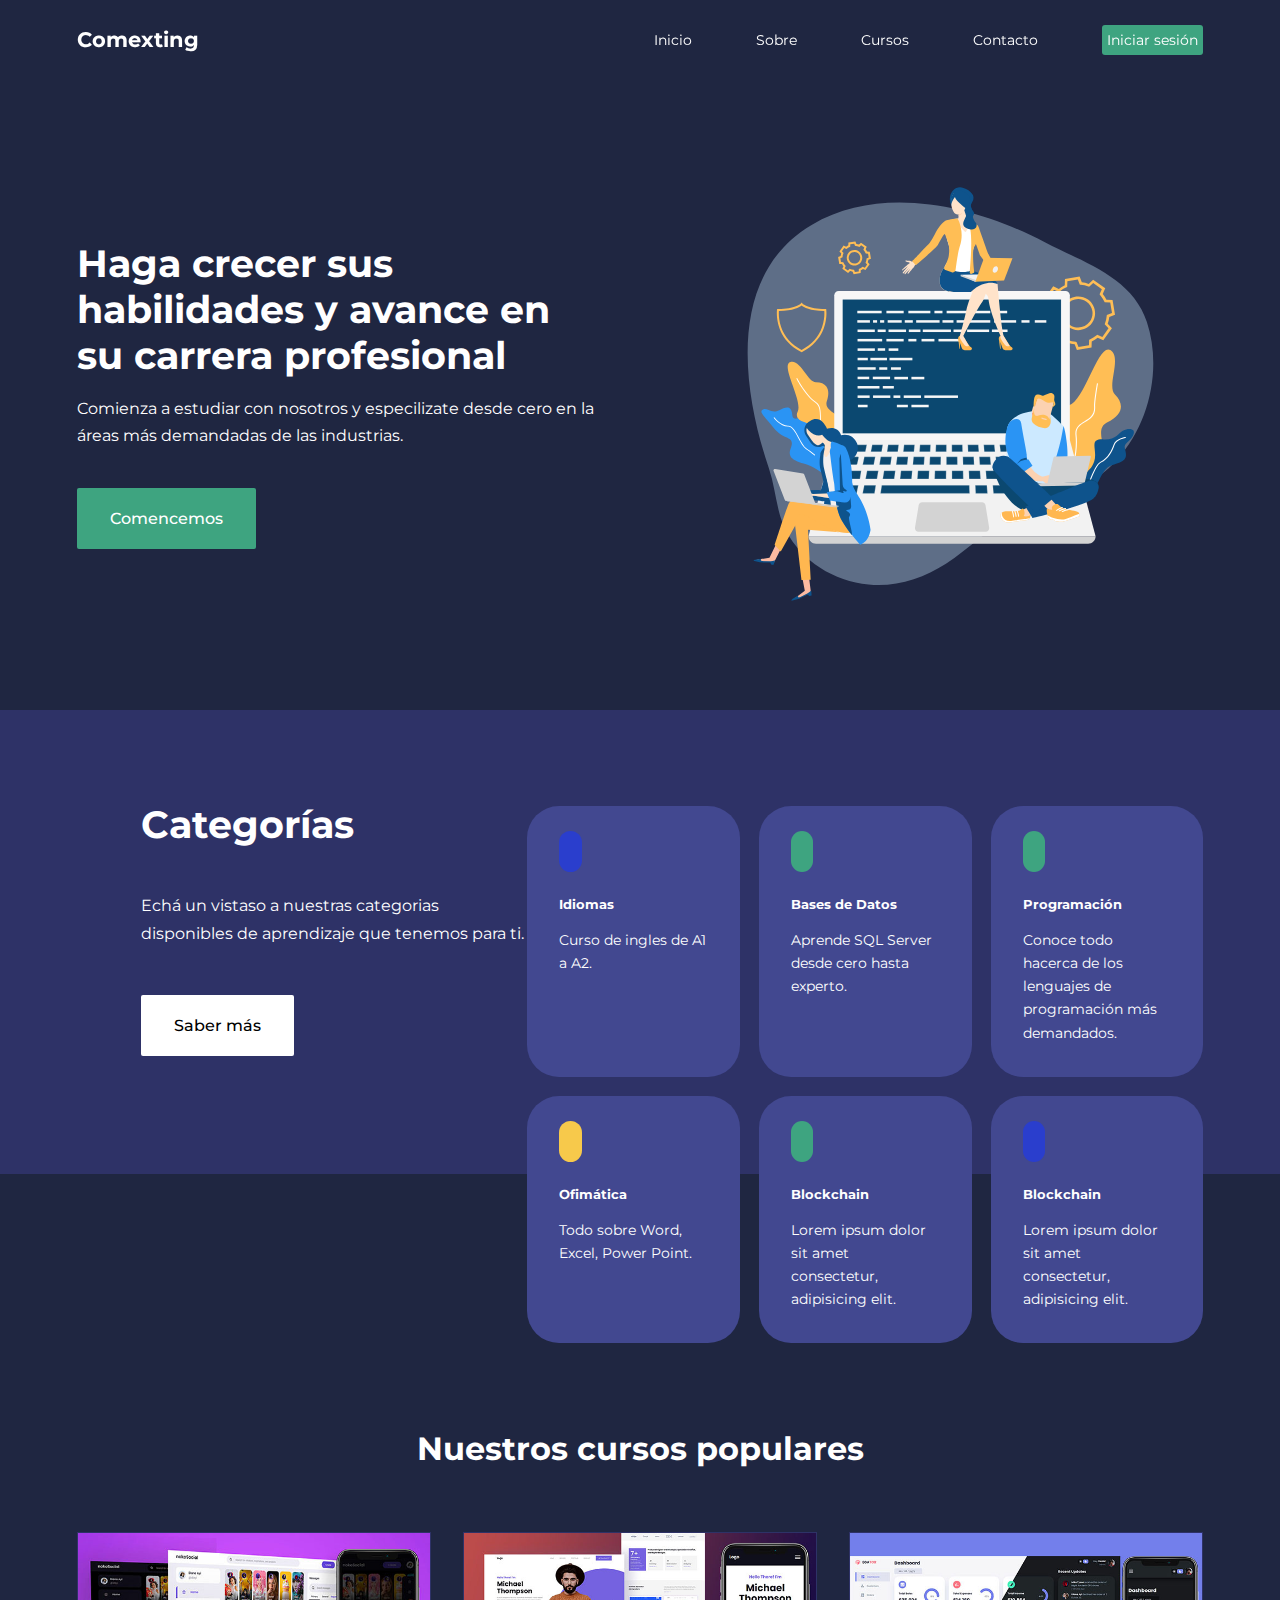
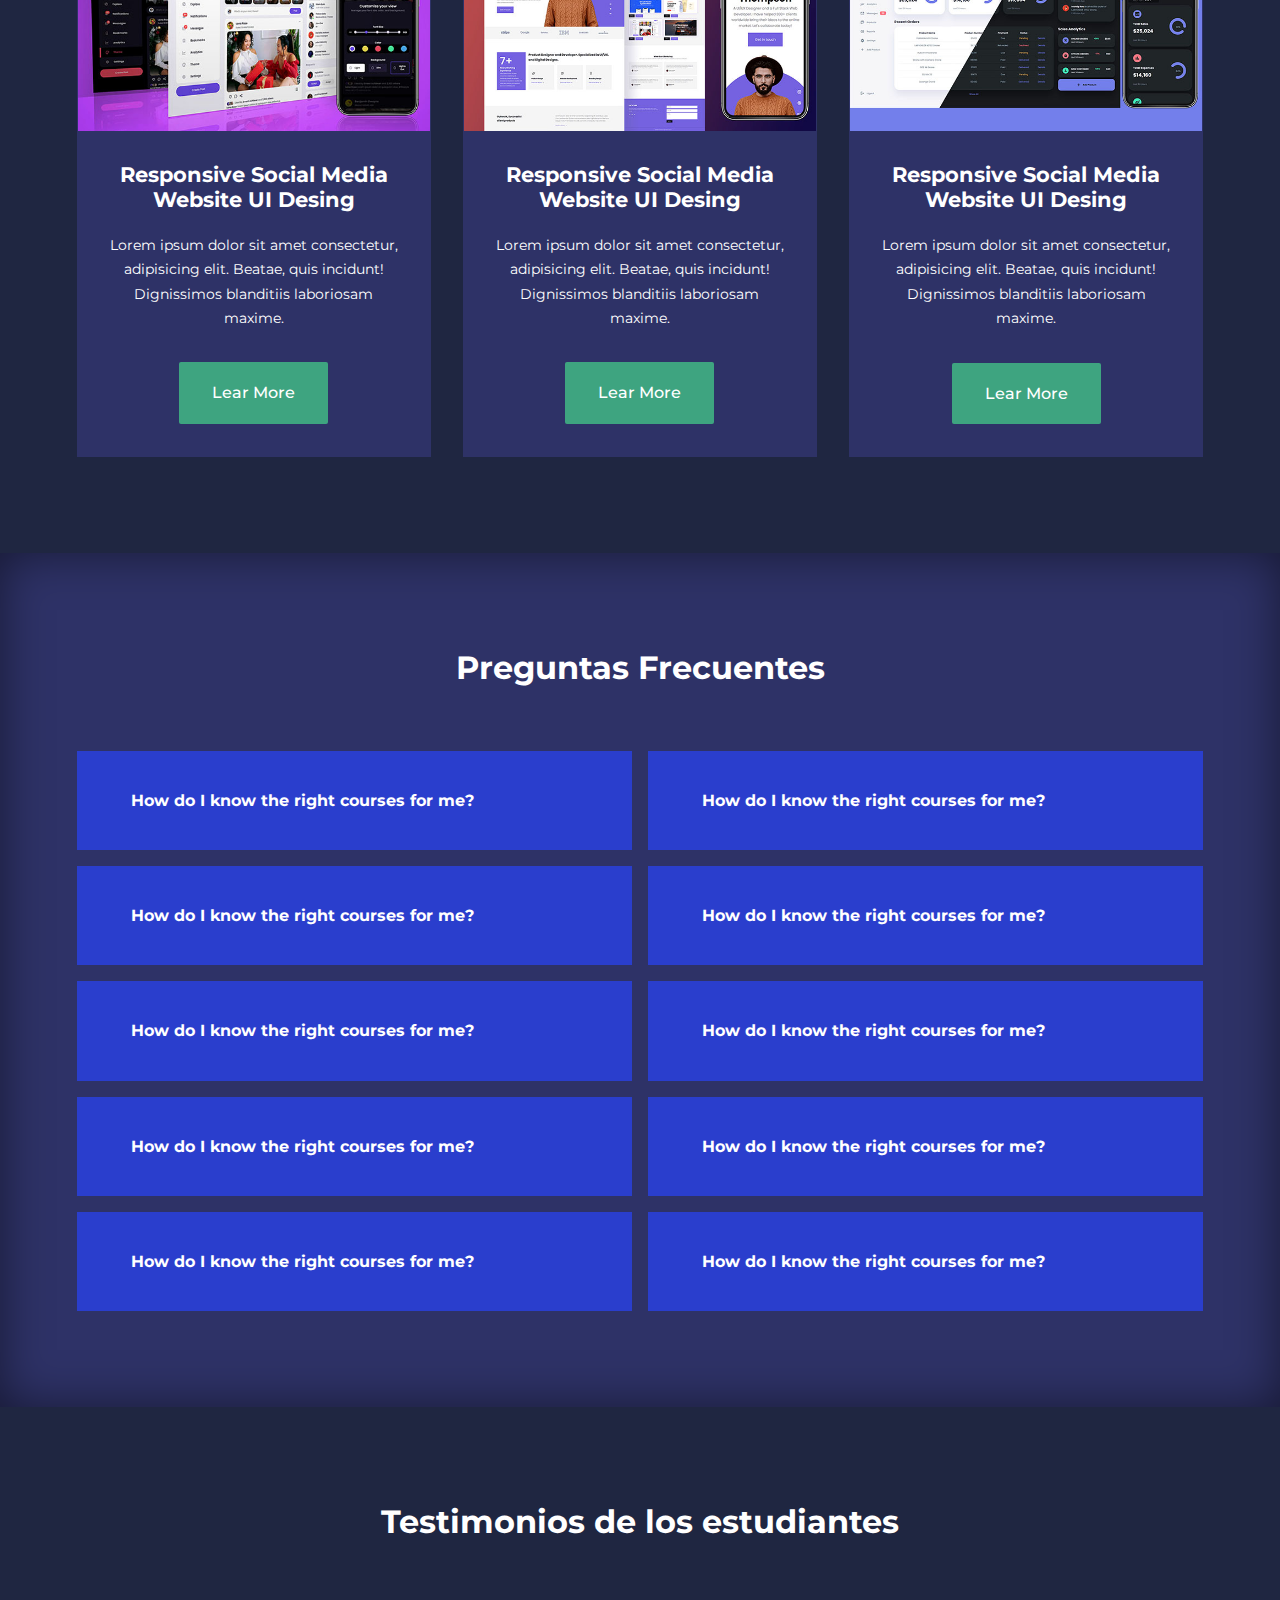
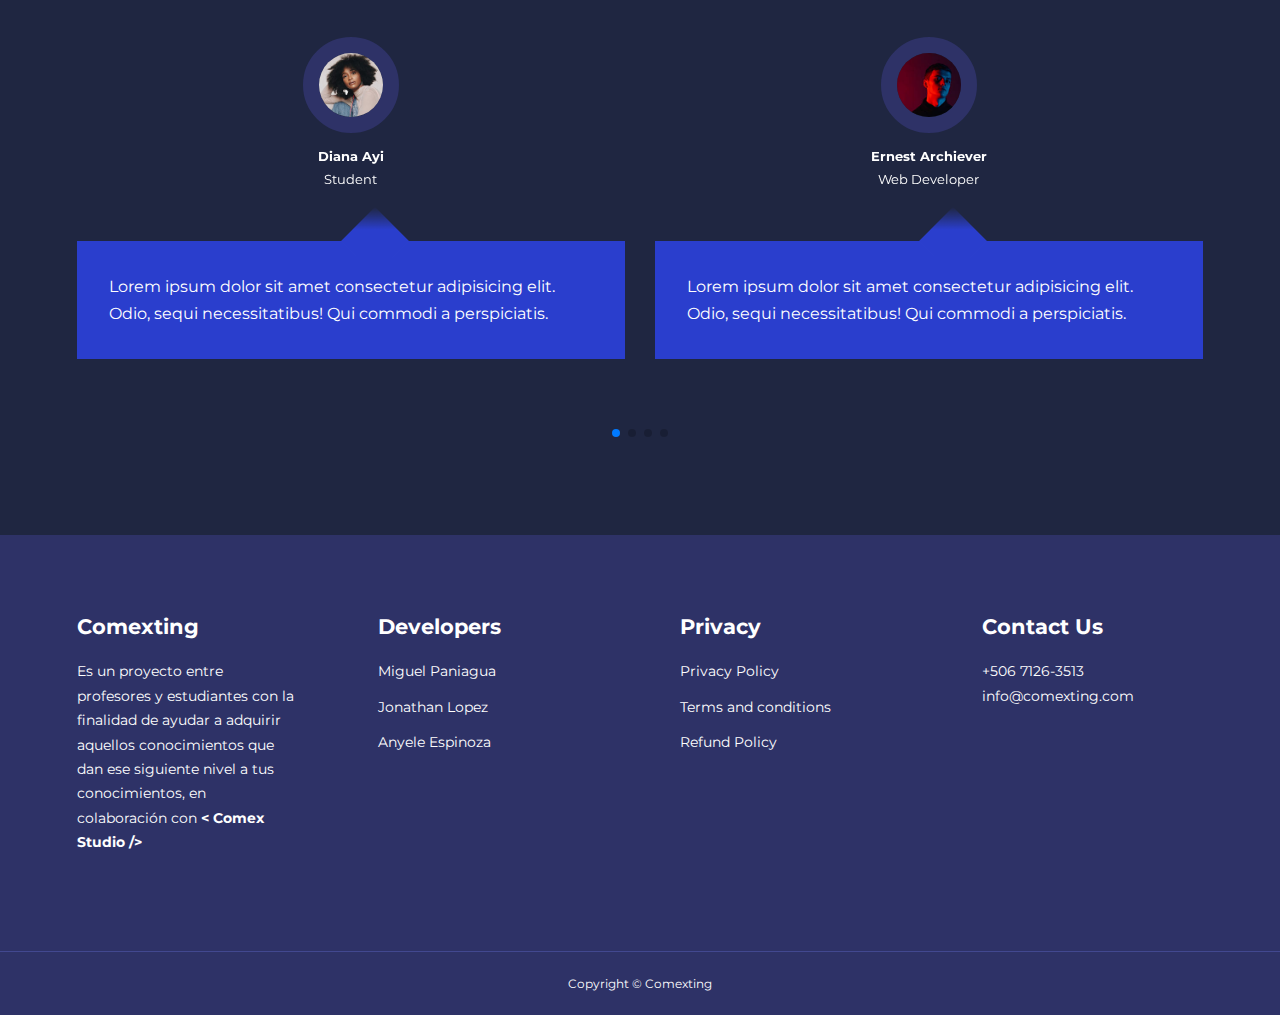
==== commit d1d9ad22: "Colaboracion" ====
--- a/index.html
+++ b/index.html
@@ -29,7 +29,7 @@
                 <li><a href="./routes/about.html">Sobre</a></li>
                 <li><a href="./routes/courses.html">Cursos</a></li>
                 <li><a href="./routes/contact.html">Contacto</a></li>
-                <li class="session"><a href="./routes/login.html">Iniciar sesión</a></li>
+                <li class="session"><a class="session_a" href="./routes/login.html">Iniciar sesión</a></li>
             </ul>
             <!-- BUTTON OPEN -->
             <button id="open-menu-btn"><i class="uil uil-bars"></i></button>
@@ -45,9 +45,9 @@
             <div class="header__left">
                 <h1>Haga crecer sus habilidades y avance en su carrera profesional</h1>
                 <p>
-                    Comienza a estudiar con nosotros y especilizate desde cero en la areas mas demandadas de las industrias.
+                    Comienza a estudiar con nosotros y especilizate desde cero en la áreas más demandadas de las industrias.
                 </p>
-                <a href="routes/courses.html" class="btn btn-primary">Empecemos</a>
+                <a href="routes/courses.html" class="btn btn-primary">Comencemos</a>
             </div>
             <div class="header__right">
                 <div class="header__right-image">
@@ -62,22 +62,46 @@
     <section class="categories">
         <div class="container categories__container">
             <div class="categories__left">
-                <h1>Categorias</h1>
+                <h1>Categorías</h1>
                 <p>
-                    Tenemos nuevos lanzamientos muy pronto, no te los pierdas.
+                    Echá un vistaso a nuestras categorias disponibles de aprendizaje que tenemos para ti.
                 </p>
-                <a href="routes/courses.html" class="btn">Saber mas</a>
+                <a href="routes/courses.html" class="btn">Saber más</a>
             </div>
             <div class="categories__right">
 
                 <article class="category">
                     <span class="category__icon"><i class="uil uil-english-to-chinese"></i></span>
-                    <h5>Ingles</h5>
+                    <h5>Idiomas</h5>
                     <p>
                         Curso de ingles de A1 a A2.
                     </p>
                 </article>
 
+                <article class="category">
+                    <span class="category__icon"><i class="uil uil-database"></i></span>
+                    <h5>Bases de Datos</h5>
+                    <p>
+                        Aprende SQL Server desde cero hasta experto.
+                    </p>
+                </article>
+                
+                <article class="category">
+                    <span class="category__icon"><i class="uil uil-brackets-curly"></i></span>
+                    <h5>Programación</h5>
+                    <p>
+                        Conoce todo hacerca de los lenguajes de programación más demandados. 
+                    </p>
+                </article>
+                
+                <article class="category">
+                    <span class="category__icon"><i class="uil uil-microsoft"></i></span>
+                    <h5>Ofimática</h5>
+                    <p>
+                        Todo sobre Word, Excel, Power Point.
+                    </p>
+                </article>
+                
                 <article class="category">
                     <span class="category__icon"><i class="uil uil-bitcoin-circle"></i></span>
                     <h5>Blockchain</h5>
@@ -94,30 +118,6 @@
                     </p>
                 </article>
                 
-                <article class="category">
-                    <span class="category__icon"><i class="uil uil-bitcoin-circle"></i></span>
-                    <h5>Blockchain</h5>
-                    <p>
-                        Lorem ipsum dolor sit amet consectetur, adipisicing elit.
-                    </p>
-                </article>
-                
-                <article class="category">
-                    <span class="category__icon"><i class="uil uil-bitcoin-circle"></i></span>
-                    <h5>Blockchain</h5>
-                    <p>
-                        Lorem ipsum dolor sit amet consectetur, adipisicing elit.
-                    </p>
-                </article>
-                
-                <article class="category">
-                    <span class="category__icon"><i class="uil uil-bitcoin-circle"></i></span>
-                    <h5>Blockchain</h5>
-                    <p>
-                        Lorem ipsum dolor sit amet consectetur, adipisicing elit.
-                    </p>
-                </article>
-                
             </div>
         </div>
     </section>
@@ -125,7 +125,7 @@
 
     <!-- =========== START OF COURSES ============= -->
     <section class="courses">
-        <h2>Our Popular Courses</h2>
+        <h2>Nuestros cursos populares</h2>
         <div class="container courses__container">
 
             <article class="course">
@@ -178,7 +178,7 @@
 
     <!-- =========== START OF FAQs ============= -->
     <section class="faqs">
-        <h2>Frequently Asked Questions</h2>
+        <h2>Preguntas Frecuentes</h2>
         <div class="container faqs__container">
             <article class="faq">
                 <div class="faq__icon"><i class="uil uil-plus"></i></div>
@@ -306,7 +306,7 @@
 
     <!-- =========== START OF TESTIMONIALS ============= -->
     <section class="container testimonials__container mySwiper">
-        <h2>Students' Testimonials</h2>
+        <h2>Testimonios de los estudiantes</h2>
         <div class="swiper-wrapper">
 
             <article class="testimonial swiper-slide">
@@ -395,7 +395,9 @@
             <div class="footer__1">
                 <a href="index.html" class="footer__logo"><h4>Comexting</h4></a>
                 <p>
-                    Lorem ipsum dolor sit, amet consectetur adipisicing elit. Animi dolores, expedita atque consequuntur eius sint?
+                    Es un proyecto entre profesores y estudiantes con la finalidad de ayudar a adquirir aquellos 
+                    conocimientos que dan ese siguiente nivel a tus conocimientos, en colaboración con
+                    <span><a target="_blank" href="https://comexstudio.com/"><strong> < Comex Studio /> </strong></a></span>
                 </p>
             </div>
 
--- a/css/style.css
+++ b/css/style.css
@@ -9,10 +9,10 @@
 }
 
 :root{
-    --color-primary: #6c63ff;
-    --color-success: #00bf8e;
+    --color-primary: #2a3ecd;
+    --color-success: #3ea480 ;
     --color-warning: #f7c94b;
-    --color-danger: #f75842;
+    --color-danger: #3ea480 ;
     --color-danger-variant: rgba(247, 88, 66, 0.4);
     --color-white: #fff;
     --color-light: rgba(255, 255, 255, 0.7);
@@ -21,7 +21,7 @@
     --color-bg1: #2e3267;
     --color-bg2: #424890;
 
-    --container-width-lg: 76%;
+    --container-width-lg: 88%;
     --container-width-md: 90%;
     --container-width-sm: 94%;
 
@@ -88,6 +88,7 @@
     border: 1px solid transparent;
     font-weight: 500;
     transition: var(--transition);
+    border-radius: 2px;
 }
 
 .btn:hover{
@@ -140,16 +141,22 @@
     transition: var(--transition)
 }
 
-.nav__menu a:hover{
-    color: var(--color-bg2);
-}
-
 nav ul .session{
     background: var(--color-success);
     border: 1px solid transparent;
     transition: var(--transition);
-    border-radius: 1px;
-
+    border-radius: 3px;
+    border-left-width: 5px;
+    border-right-width: 5px;
+    cursor: pointer;
+}
+
+nav ul .session .session_a:hover{
+    color: var(--color-white);
+}
+
+nav ul .session:hover{
+    background: var(--color-primary);
 }
 
 /* ========================= HAEDER ====================== */
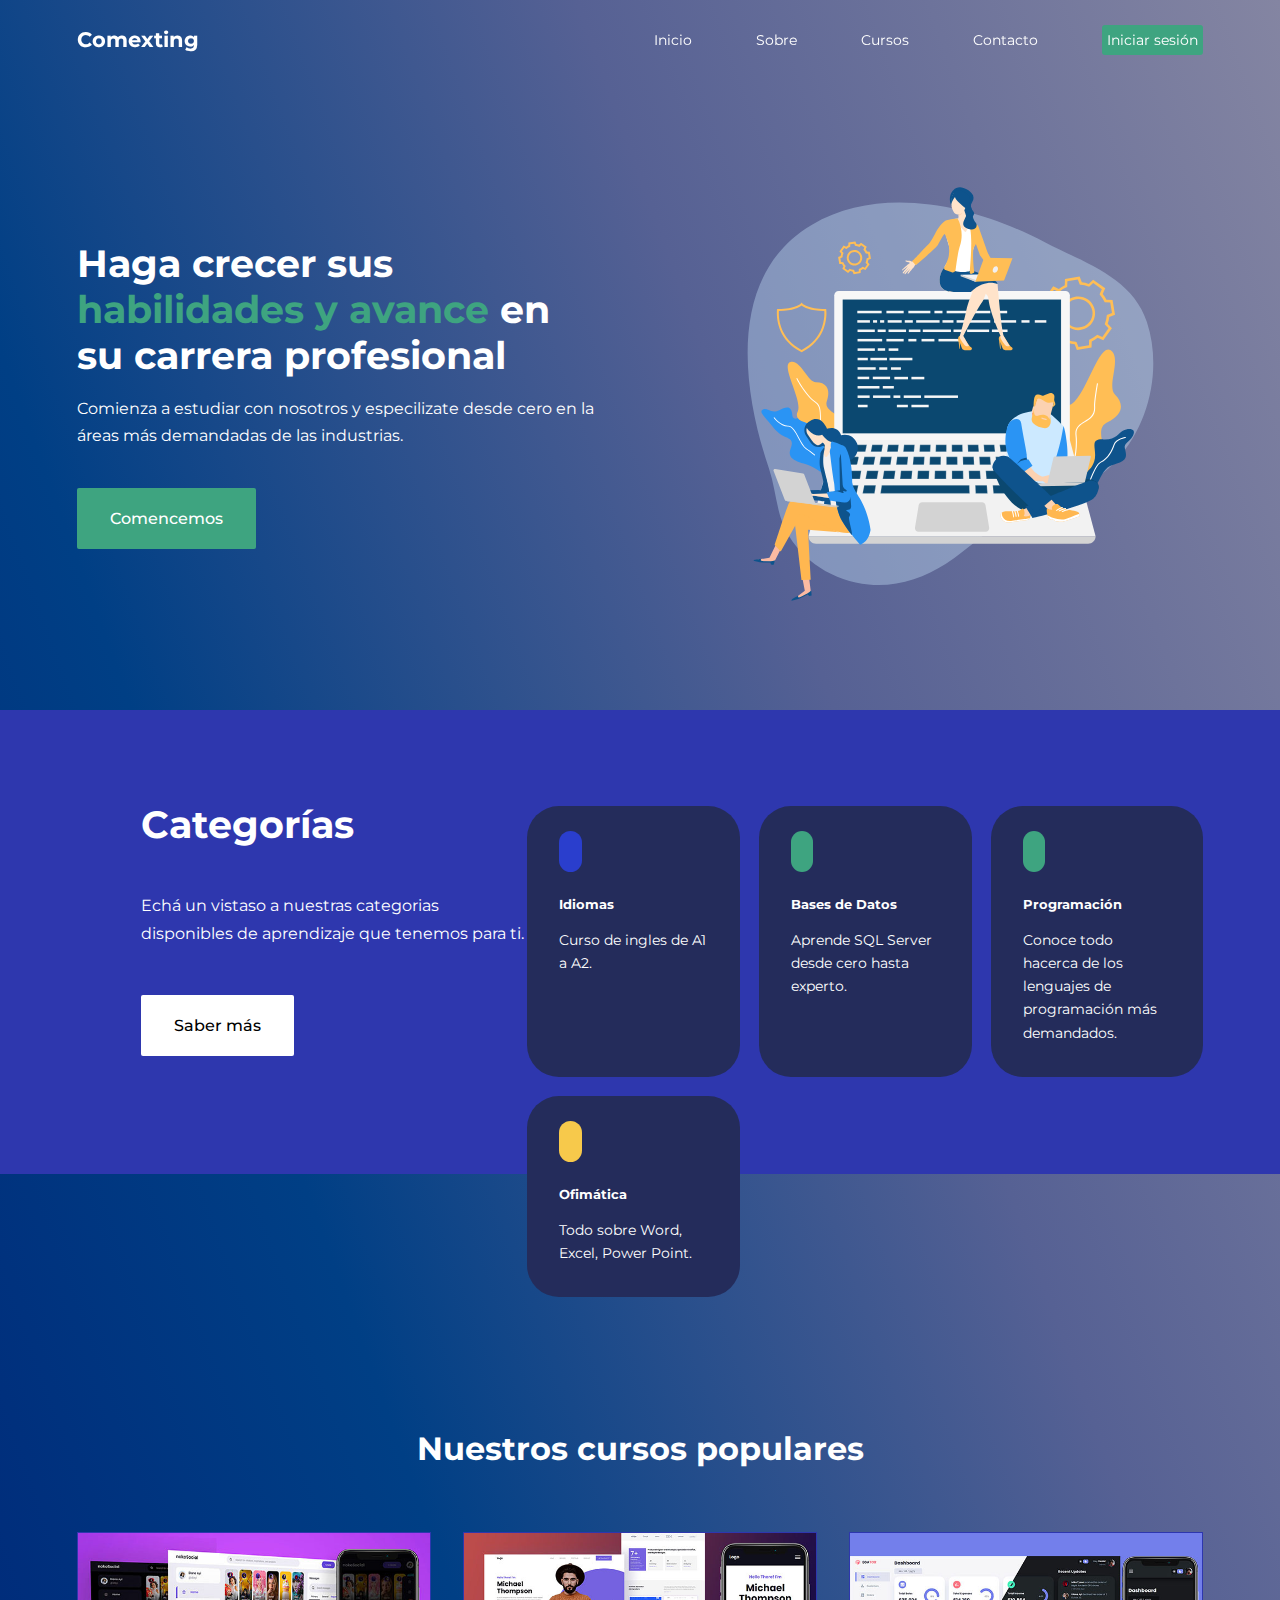
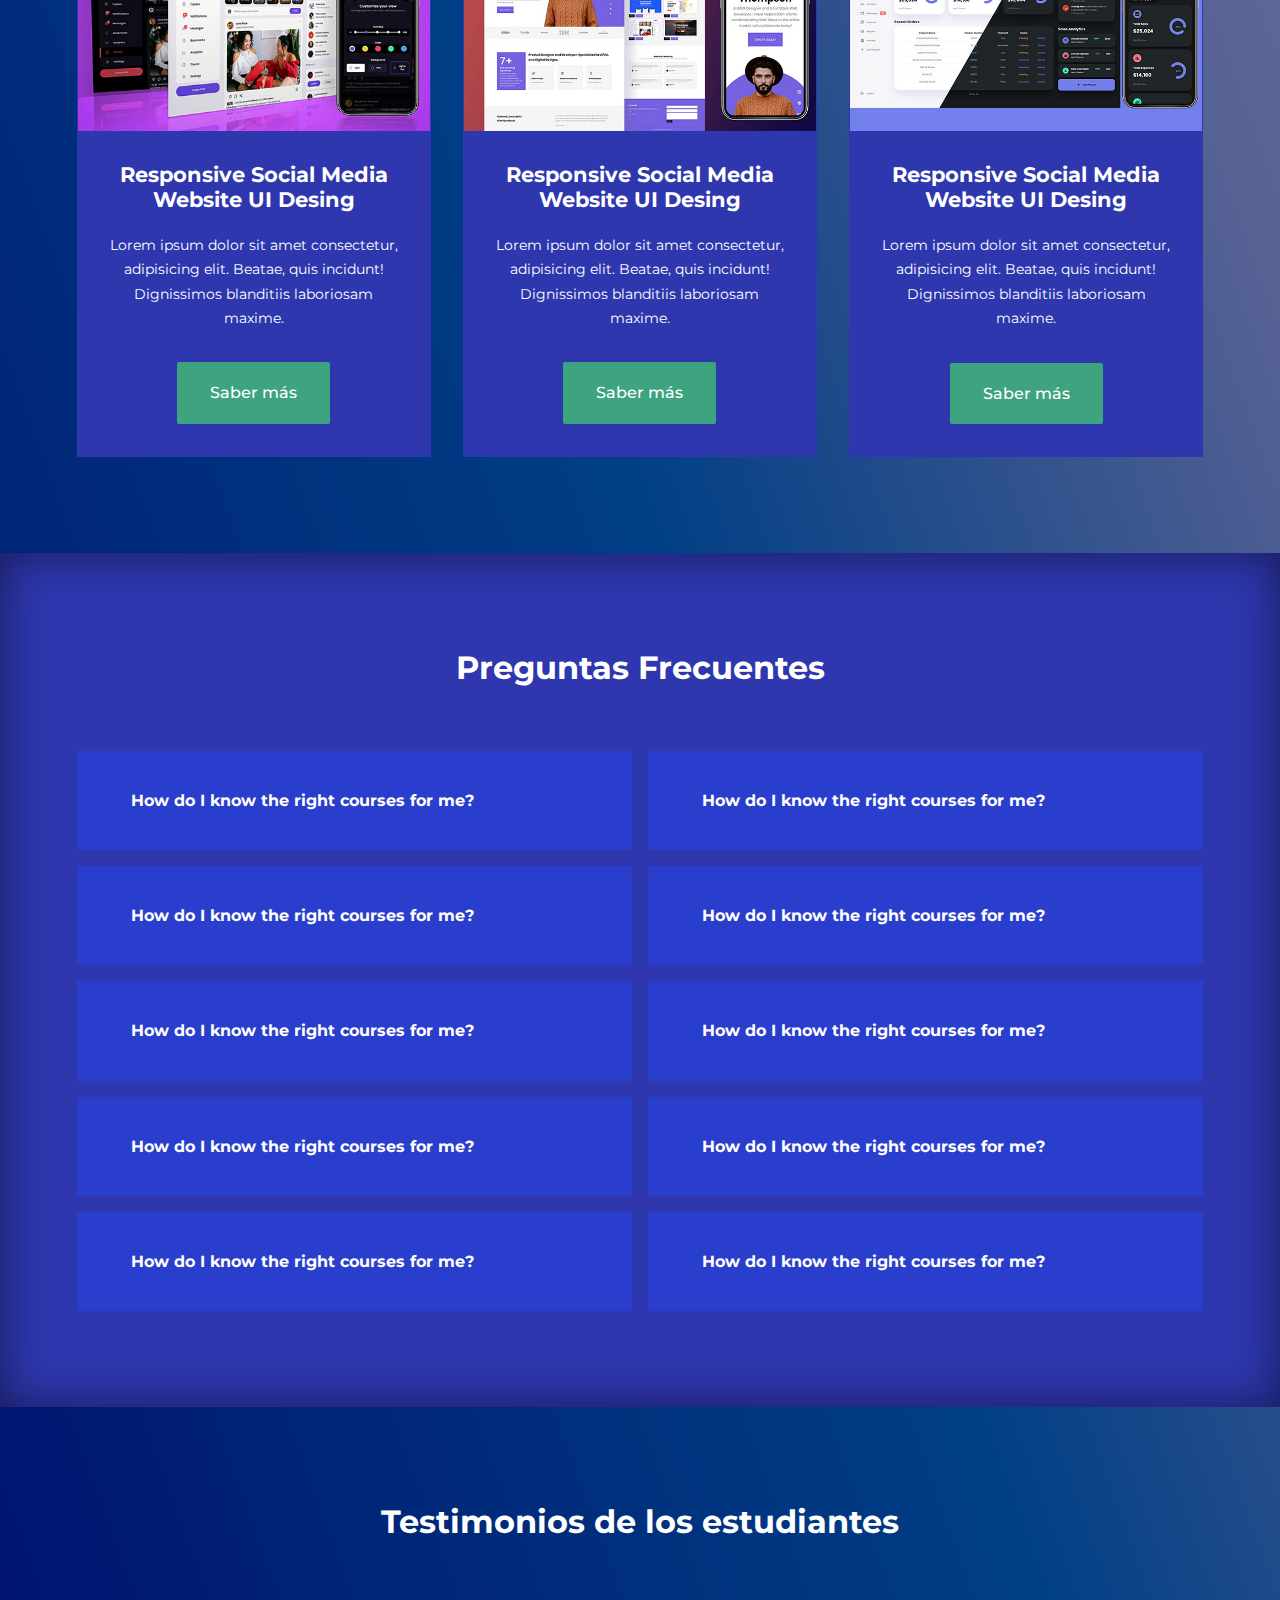
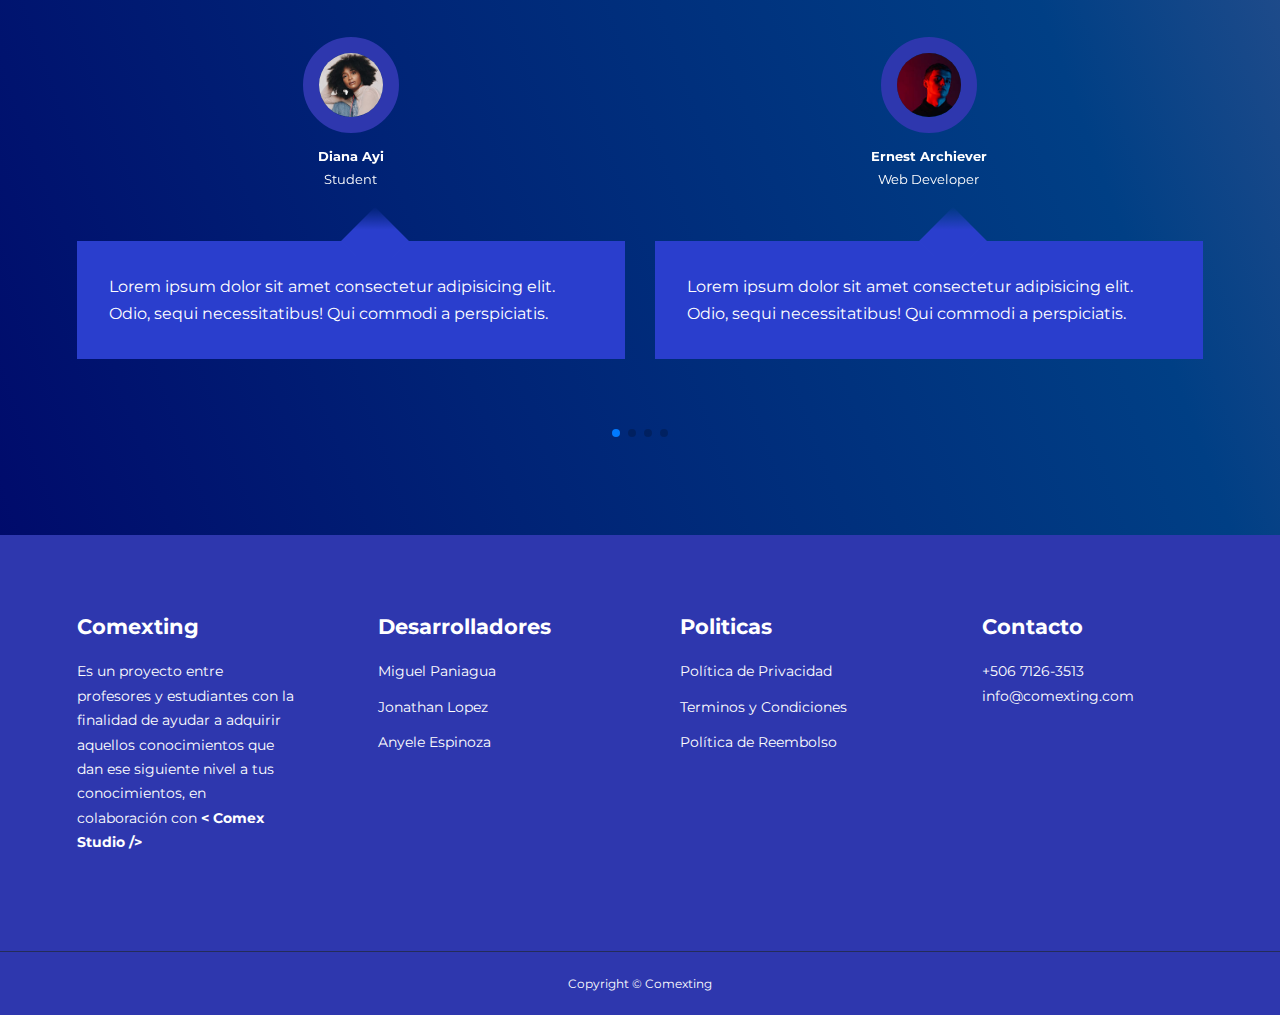
==== commit 426a0cd1: "Swipert" ====
--- a/index.html
+++ b/index.html
@@ -43,7 +43,7 @@
     <header>
         <div class="container header__container">
             <div class="header__left">
-                <h1>Haga crecer sus habilidades y avance en su carrera profesional</h1>
+                <h1>Haga crecer sus <span class="color_parrafos">habilidades y avance</span> en su carrera profesional</h1>
                 <p>
                     Comienza a estudiar con nosotros y especilizate desde cero en la áreas más demandadas de las industrias.
                 </p>
@@ -102,21 +102,6 @@
                     </p>
                 </article>
                 
-                <article class="category">
-                    <span class="category__icon"><i class="uil uil-bitcoin-circle"></i></span>
-                    <h5>Blockchain</h5>
-                    <p>
-                        Lorem ipsum dolor sit amet consectetur, adipisicing elit.
-                    </p>
-                </article>
-                
-                <article class="category">
-                    <span class="category__icon"><i class="uil uil-bitcoin-circle"></i></span>
-                    <h5>Blockchain</h5>
-                    <p>
-                        Lorem ipsum dolor sit amet consectetur, adipisicing elit.
-                    </p>
-                </article>
                 
             </div>
         </div>
@@ -139,7 +124,7 @@
                         adipisicing elit. Beatae, quis incidunt! 
                         Dignissimos blanditiis laboriosam maxime.
                     </p>
-                    <a href="routes/courses.html" class="btn btn-primary">Lear More</a>
+                    <a href="routes/courses.html" class="btn btn-primary">Saber más</a>
                 </div>
             </article>
 
@@ -154,7 +139,7 @@
                         adipisicing elit. Beatae, quis incidunt! 
                         Dignissimos blanditiis laboriosam maxime.
                     </p>
-                    <a href="routes/courses.html" class="btn btn-primary">Lear More</a>
+                    <a href="routes/courses.html" class="btn btn-primary">Saber más</a>
                 </div>
             </article>
 
@@ -169,7 +154,7 @@
                         adipisicing elit. Beatae, quis incidunt! 
                         Dignissimos blanditiis laboriosam maxime.
                     </p>
-                    <a href="routes/courses.html" class="btn btn-primary">Lear More</a>
+                    <a href="routes/courses.html" class="btn btn-primary">Saber más</a>
                 </div>
             </article>
         </div>
@@ -402,25 +387,25 @@
             </div>
 
             <div class="footer__2">
-                <h4>Developers</h4>
+                <h4>Desarrolladores</h4>
                 <ul class="permalinks">
-                    <li><a href="www.miguel-paniagua.com">Miguel Paniagua</a></li>
-                    <li><a href="www.jonathan-lopez.com">Jonathan Lopez</a></li>
-                    <li><a href="www.anyele-espinoza.com">Anyele Espinoza</a></li>
+                    <li><a target="_blank" href="www.miguel-paniagua.com">Miguel Paniagua</a></li>
+                    <li><a target="_blank" href="www.jonathan-lopez.com">Jonathan Lopez</a></li>
+                    <li><a target="_blank" href="www.anyele-espinoza.com">Anyele Espinoza</a></li>
                 </ul>
             </div>
 
             <div class="footer__3">
-                <h4>Privacy</h4>
+                <h4>Politicas</h4>
                 <ul class="privacy">
-                    <li><a href="#">Privacy Policy</a></li>
-                    <li><a href="#">Terms and conditions</a></li>
-                    <li><a href="#">Refund Policy</a></li>
+                    <li><a href="#">Política de Privacidad</a></li>
+                    <li><a href="#">Terminos y Condiciones</a></li>
+                    <li><a href="#">Política de Reembolso</a></li>
                 </ul>
             </div>
 
             <div class="footer__4">
-                <h4>Contact Us</h4>
+                <h4>Contacto</h4>
                 <div>
                     <p>+506 7126-3513</p>
                     <p>info@comexting.com</p>
--- a/css/style.css
+++ b/css/style.css
@@ -17,9 +17,9 @@
     --color-white: #fff;
     --color-light: rgba(255, 255, 255, 0.7);
     --color-black: #000;
-    --color-bg: #1f2641;
-    --color-bg1: #2e3267;
-    --color-bg2: #424890;
+    --color-bg:linear-gradient(250deg, #8485a2 0, #566194 25%, #003f85 50%, #002376 75%, #000368 100%);
+    --color-bg1: #2e37ae;
+    --color-bg2: #242c5b;
 
     --container-width-lg: 88%;
     --container-width-md: 90%;
@@ -100,6 +100,10 @@
 .btn-primary{
     background: var(--color-danger);
     color: var(--color-white);
+}
+
+.color_parrafos{
+    color: var(--color-danger);
 }
 
 /* ========================= NAVBAR ====================== */
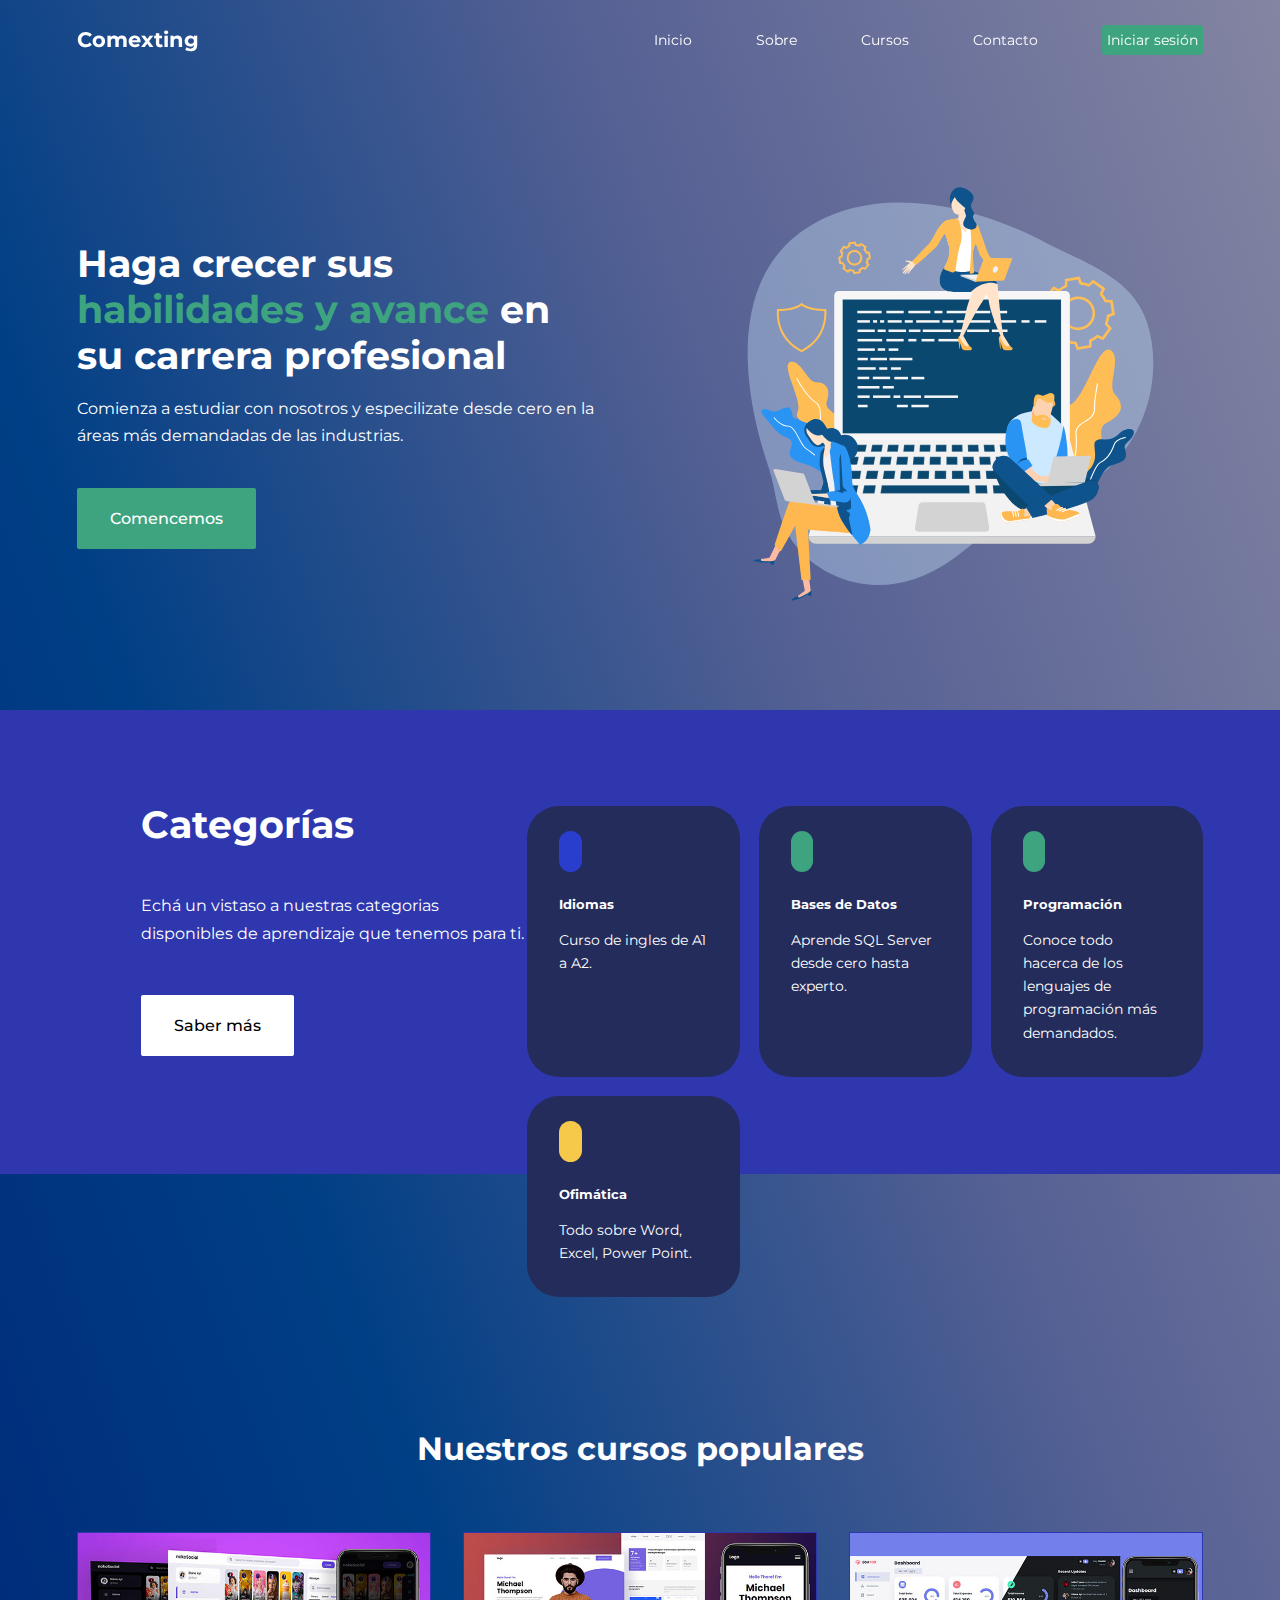
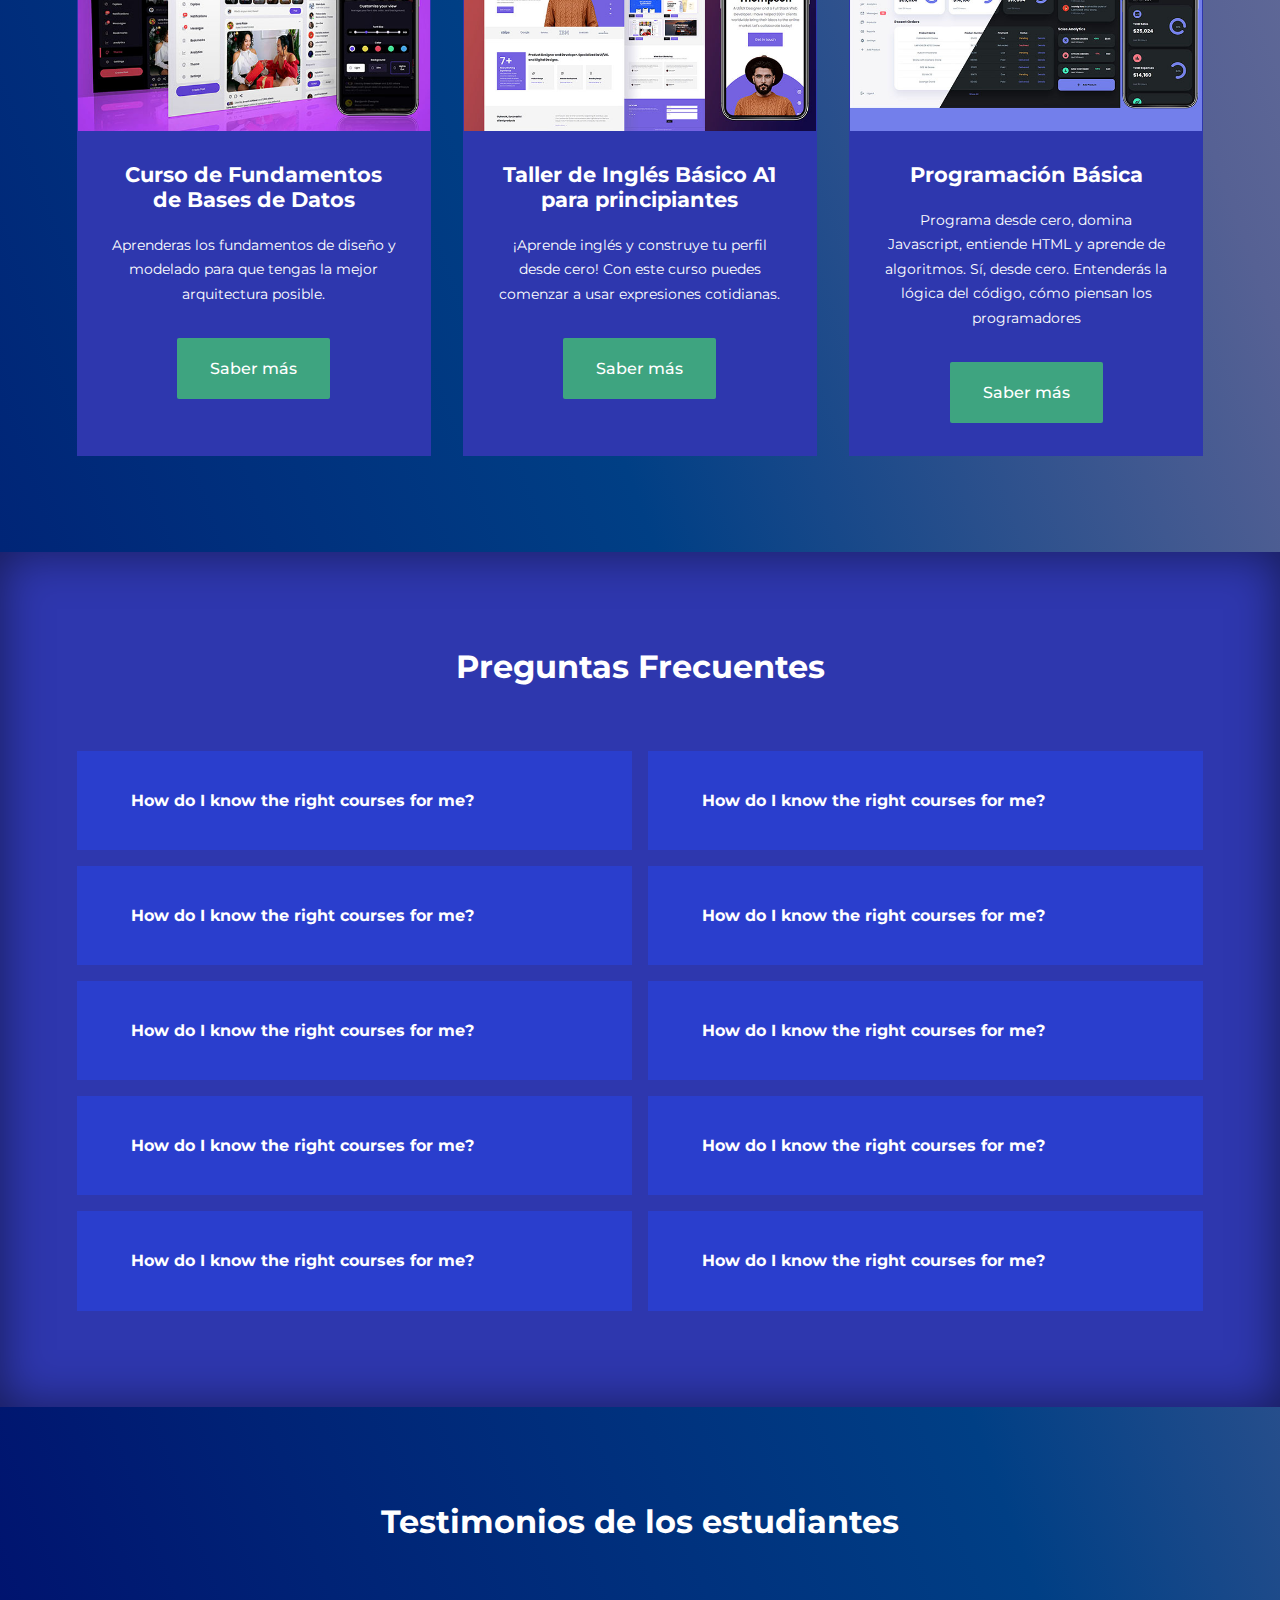
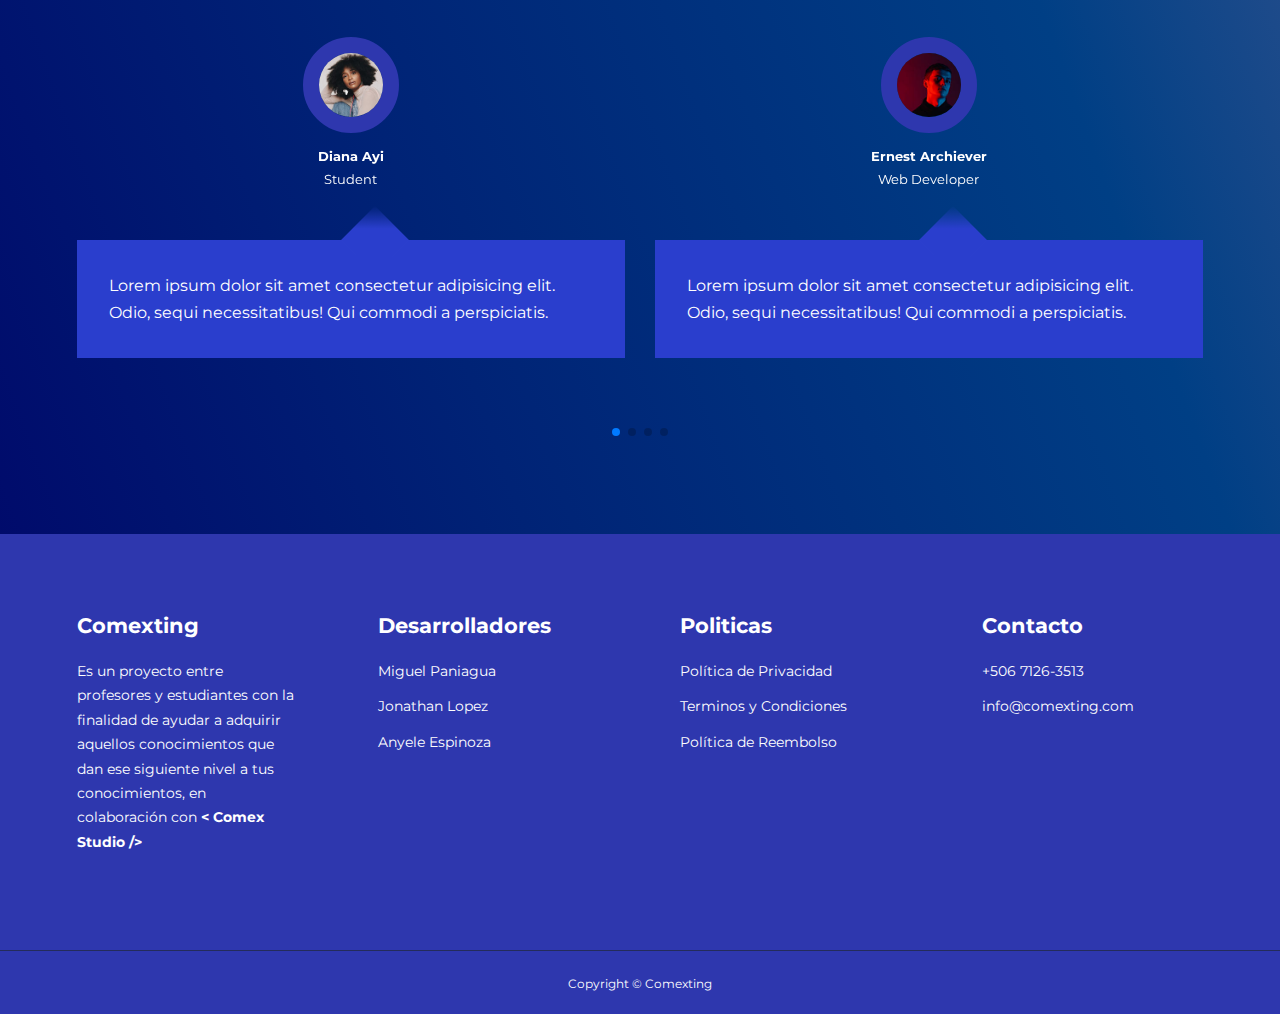
==== commit d7e3f0d2: "Terminos y Condiciones" ====
--- a/index.html
+++ b/index.html
@@ -118,11 +118,9 @@
                     <img src="img/course1.jpg" alt="course">
                 </div>
                 <div class="course__info">
-                    <h4>Responsive Social Media Website UI Desing</h4>
-                    <p>
-                        Lorem ipsum dolor sit amet consectetur, 
-                        adipisicing elit. Beatae, quis incidunt! 
-                        Dignissimos blanditiis laboriosam maxime.
+                    <h4>Curso de Fundamentos de Bases de Datos</h4>
+                    <p>
+                        Aprenderas los fundamentos de diseño y modelado para que tengas la mejor arquitectura posible.
                     </p>
                     <a href="routes/courses.html" class="btn btn-primary">Saber más</a>
                 </div>
@@ -133,11 +131,10 @@
                     <img src="img/course2.jpg" alt="course">
                 </div>
                 <div class="course__info">
-                    <h4>Responsive Social Media Website UI Desing</h4>
-                    <p>
-                        Lorem ipsum dolor sit amet consectetur, 
-                        adipisicing elit. Beatae, quis incidunt! 
-                        Dignissimos blanditiis laboriosam maxime.
+                    <h4>Taller de Inglés Básico A1 para principiantes</h4>
+                    <p>
+                        ¡Aprende inglés y construye tu perfil desde cero! 
+                        Con este curso puedes comenzar a usar expresiones cotidianas.
                     </p>
                     <a href="routes/courses.html" class="btn btn-primary">Saber más</a>
                 </div>
@@ -148,11 +145,12 @@
                     <img src="img/course3.jpg" alt="course">
                 </div>
                 <div class="course__info">
-                    <h4>Responsive Social Media Website UI Desing</h4>
-                    <p>
-                        Lorem ipsum dolor sit amet consectetur, 
-                        adipisicing elit. Beatae, quis incidunt! 
-                        Dignissimos blanditiis laboriosam maxime.
+                    <h4>Programación Básica</h4>
+                    <p>
+                        Programa desde cero, domina Javascript, 
+                        entiende HTML y aprende de algoritmos. 
+                        Sí, desde cero. Entenderás la lógica del código, 
+                        cómo piensan los programadores
                     </p>
                     <a href="routes/courses.html" class="btn btn-primary">Saber más</a>
                 </div>
@@ -304,7 +302,8 @@
                 </div>
                 <div class="testimonial__body">
                     <p>
-                        Lorem ipsum dolor sit amet consectetur adipisicing elit. Odio, sequi necessitatibus! Qui commodi a perspiciatis.
+                        Lorem ipsum dolor sit amet consectetur adipisicing elit. Odio, 
+                        sequi necessitatibus! Qui commodi a perspiciatis.
                     </p>
                 </div>
             </article>
@@ -319,7 +318,8 @@
                 </div>
                 <div class="testimonial__body">
                     <p>
-                        Lorem ipsum dolor sit amet consectetur adipisicing elit. Odio, sequi necessitatibus! Qui commodi a perspiciatis.
+                        Lorem ipsum dolor sit amet consectetur adipisicing elit. Odio, 
+                        sequi necessitatibus! Qui commodi a perspiciatis.
                     </p>
                 </div>
             </article>
@@ -334,7 +334,8 @@
                 </div>
                 <div class="testimonial__body">
                     <p>
-                        Lorem ipsum dolor sit amet consectetur adipisicing elit. Odio, sequi necessitatibus! Qui commodi a perspiciatis.
+                        Lorem ipsum dolor sit amet consectetur adipisicing elit. Odio, 
+                        sequi necessitatibus! Qui commodi a perspiciatis.
                     </p>
                 </div>
             </article>
@@ -349,7 +350,8 @@
                 </div>
                 <div class="testimonial__body">
                     <p>
-                        Lorem ipsum dolor sit amet consectetur adipisicing elit. Odio, sequi necessitatibus! Qui commodi a perspiciatis.
+                        Lorem ipsum dolor sit amet consectetur adipisicing elit. Odio, 
+                        sequi necessitatibus! Qui commodi a perspiciatis.
                     </p>
                 </div>
             </article>
@@ -364,7 +366,8 @@
                 </div>
                 <div class="testimonial__body">
                     <p>
-                        Lorem ipsum dolor sit amet consectetur adipisicing elit. Odio, sequi necessitatibus! Qui commodi a perspiciatis.
+                        Lorem ipsum dolor sit amet consectetur adipisicing elit. 
+                        Odio, sequi necessitatibus! Qui commodi a perspiciatis.
                     </p>
                 </div>
             </article>
@@ -398,18 +401,18 @@
             <div class="footer__3">
                 <h4>Politicas</h4>
                 <ul class="privacy">
-                    <li><a href="#">Política de Privacidad</a></li>
-                    <li><a href="#">Terminos y Condiciones</a></li>
-                    <li><a href="#">Política de Reembolso</a></li>
+                    <li><a href="./routes/privacy/privacy-policy.html">Política de Privacidad</a></li>
+                    <li><a href="./routes/privacy/terms-and-conditios.html">Terminos y Condiciones</a></li>
+                    <li><a href="./routes/privacy/refund-policy.html">Política de Reembolso</a></li>
                 </ul>
             </div>
 
             <div class="footer__4">
                 <h4>Contacto</h4>
-                <div>
-                    <p>+506 7126-3513</p>
-                    <p>info@comexting.com</p>
-                </div>
+                <ul>
+                    <li><a href="tel:+50671263513">+506 7126-3513</a></li>
+                    <li><a href="mailto:info@comexting.com">info@comexting.com</a></li>
+                </ul>
 
                 <ul class="footer__socials">
                     <li>
